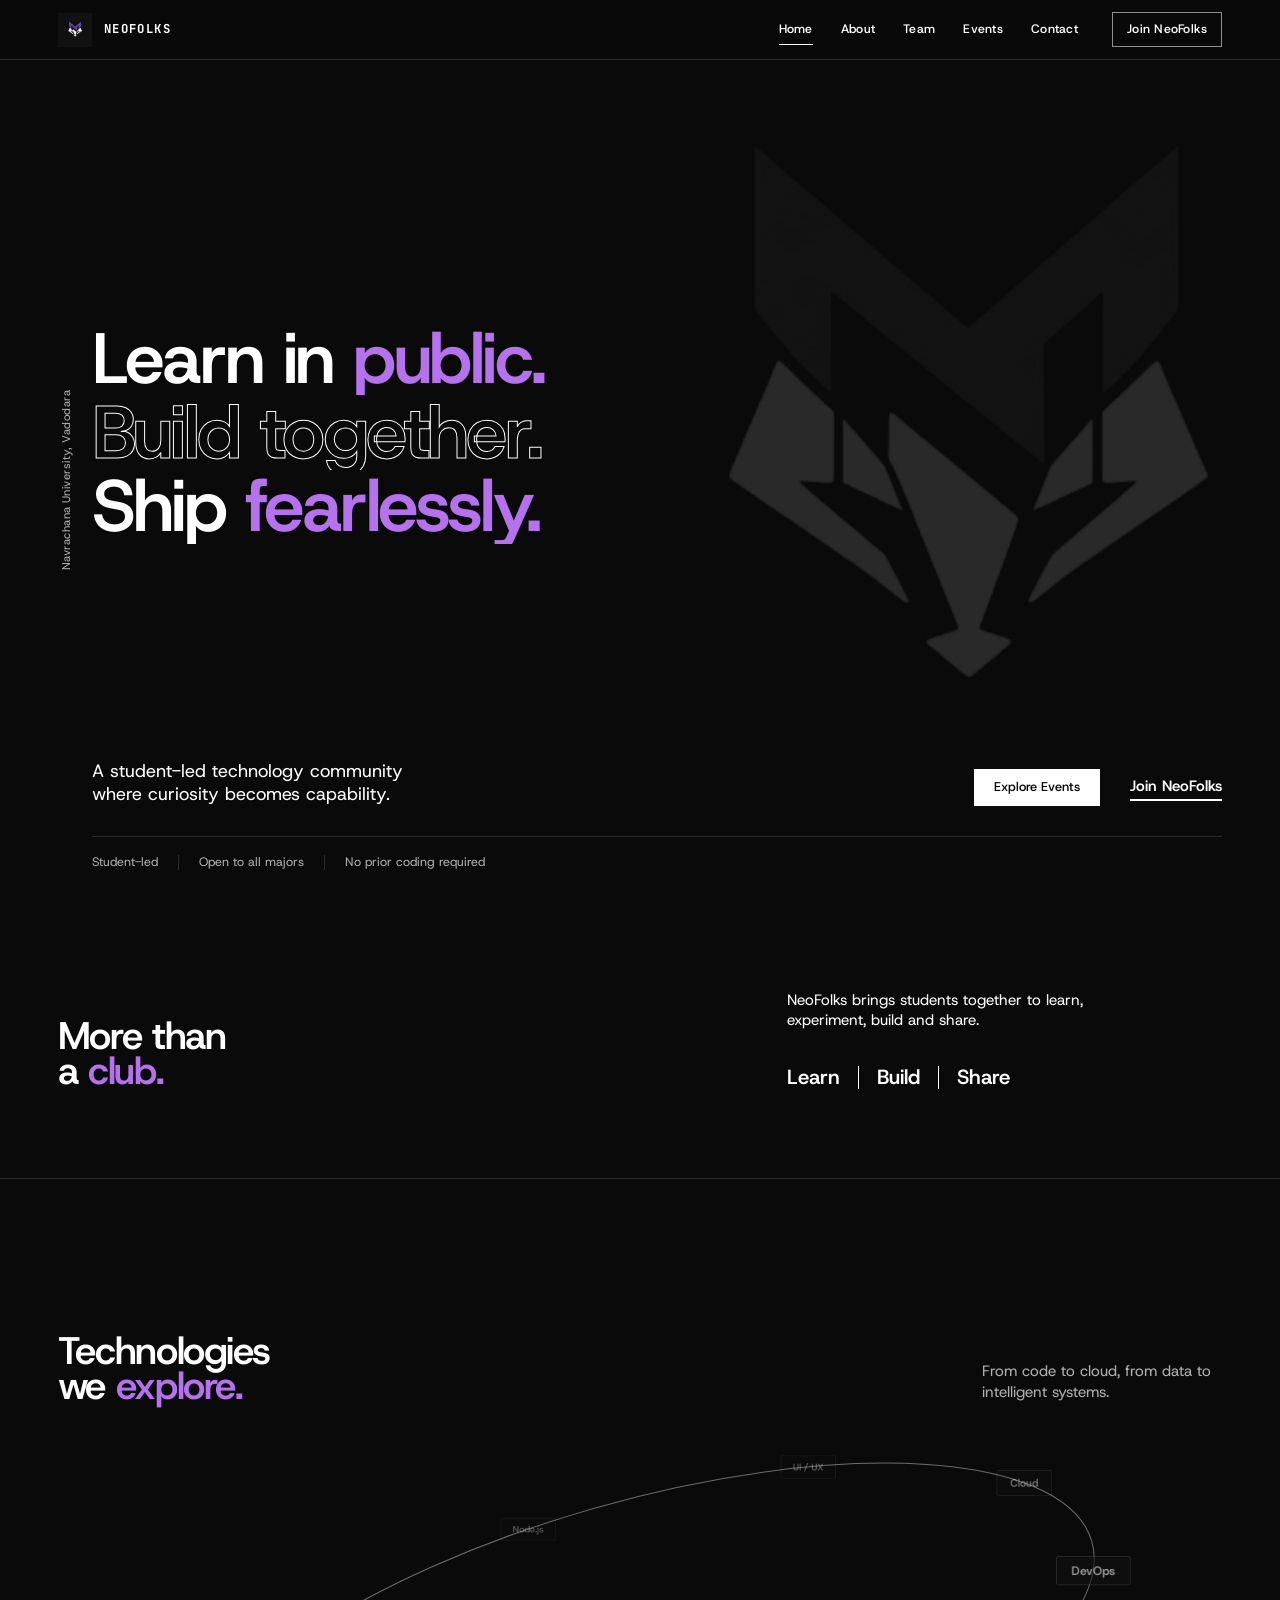
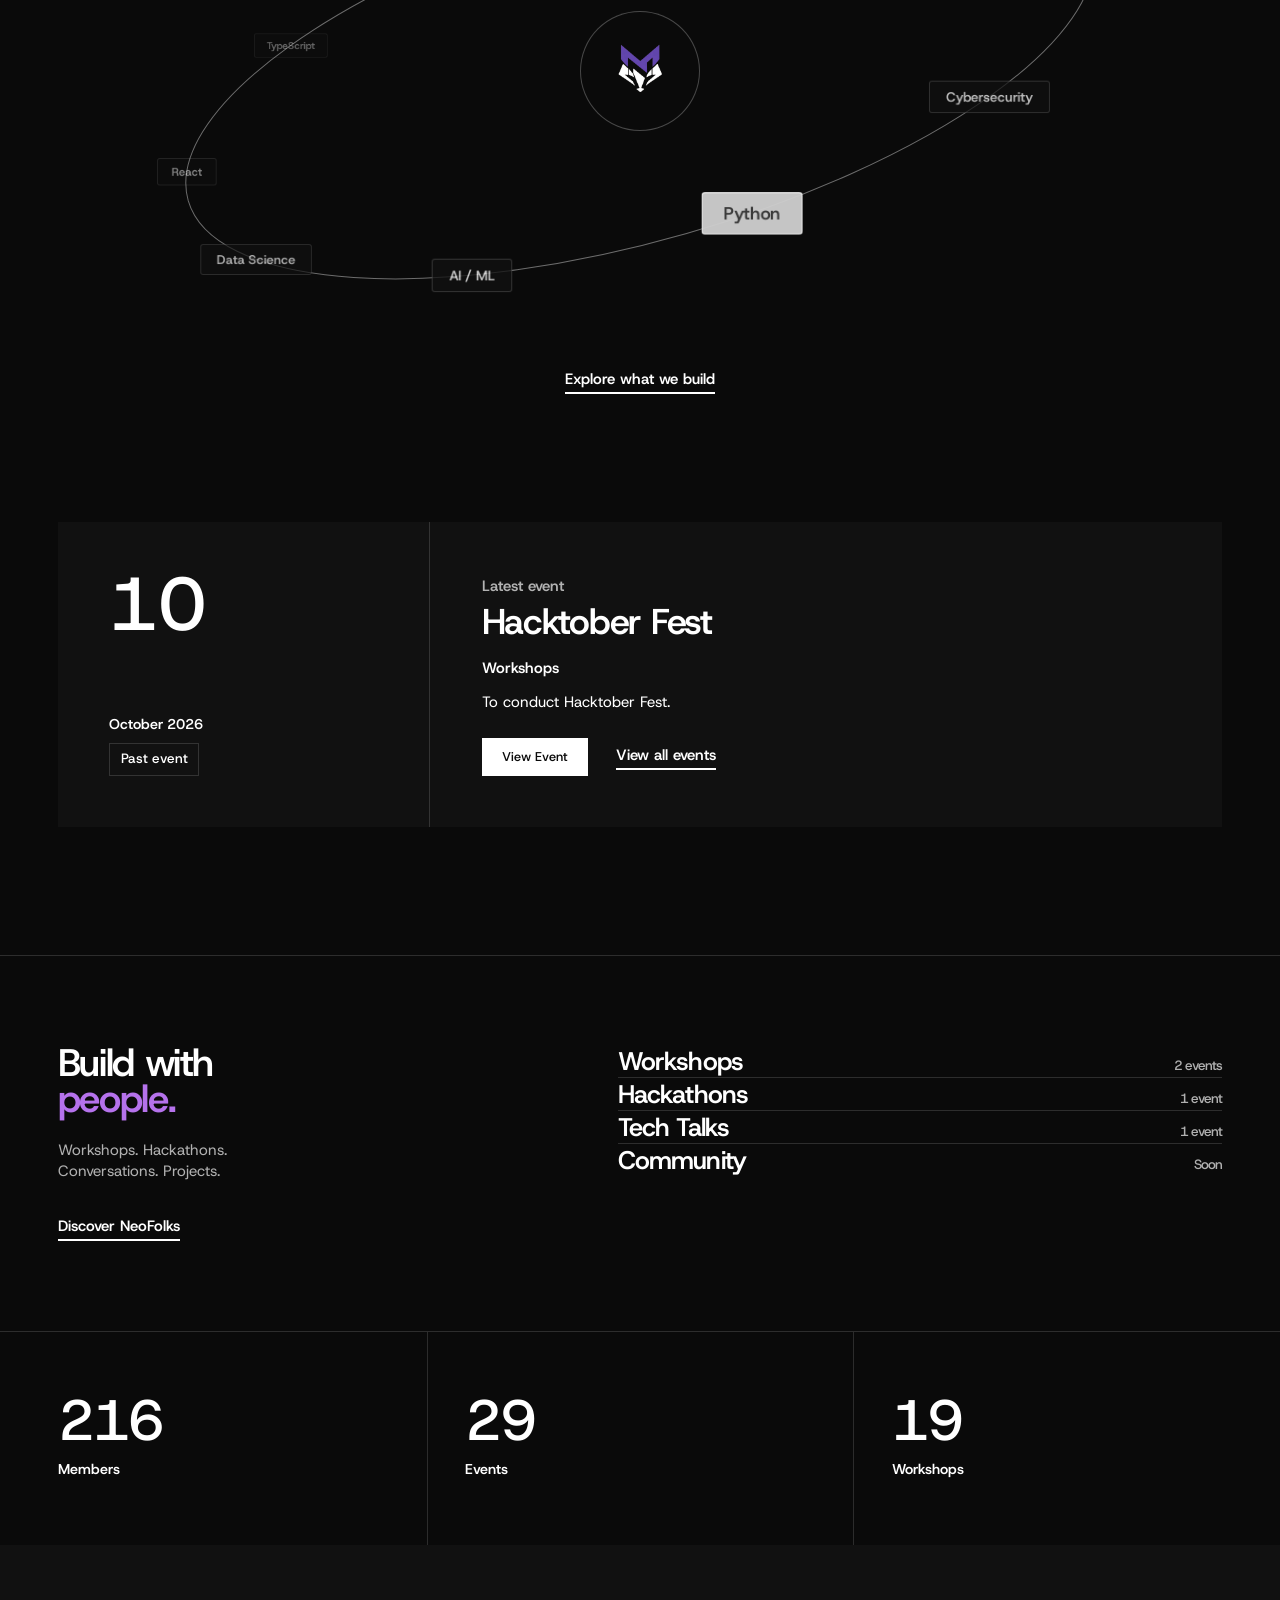
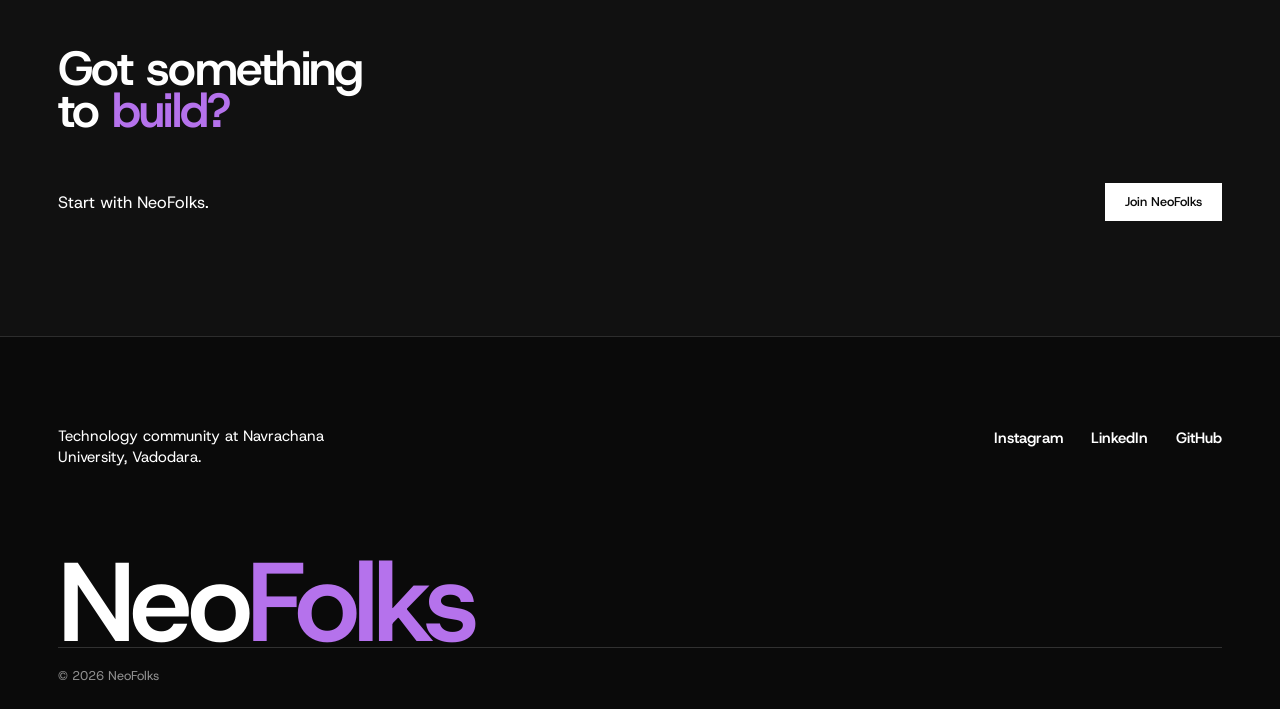
==== index.html @ e959aeaf "upload" ====
<!DOCTYPE html>
<html lang="en">
<head>
<meta charset="UTF-8">
<meta name="viewport" content="width=device-width, initial-scale=1">
<meta name="theme-color" content="#0a0a0a">
<meta name="description" content="NeoFolks is the student-led technology community at Navrachana University, Vadodara.">
<title>NeoFolks | Learn in public. Build together.</title>
<script>document.documentElement.classList.add('js')</script>
<link rel="icon" href="assets/logo/neofolks-logo.png">
<link rel="preconnect" href="https://fonts.googleapis.com"><link rel="preconnect" href="https://fonts.gstatic.com" crossorigin>
<link href="https://fonts.googleapis.com/css2?family=Host+Grotesk:wght@400;500;600;700&family=JetBrains+Mono:wght@400;500;700&display=swap" rel="stylesheet">
<link rel="stylesheet" href="css/style.css">
</head>
<body data-page="home">
<header class="site-header">
  <a class="brand" href="index.html" aria-label="NeoFolks home"><span class="brand-mark"><img src="assets/logo/neofolks-logo.png" alt=""></span><span class="brand-word">NeoFolks</span></a>
  <nav class="main-nav" id="siteNav" aria-label="Main"><a href="index.html" data-nav="home" aria-current="page">Home</a><a href="about.html" data-nav="about">About</a><a href="team.html" data-nav="team">Team</a><a href="events.html" data-nav="events">Events</a><a href="contact.html" data-nav="contact">Contact</a><a class="nav-join" href="join.html">Join NeoFolks</a></nav>
</header>
<main>
<section class="hero">
  <img class="hero-logo" src="assets/logo/neofolks-logo.png" alt="" aria-hidden="true">
  <p class="hero-side">Navrachana University, Vadodara</p>
  <h1 class="hero-title">
    <span class="hl" style="--i:0;--w:56%"><span data-fit>Learn in <em class="pu">public.</em></span></span>
    <span class="hl hl-outline" style="--i:1;--w:100%"><span data-fit>Build together.</span></span>
    <span class="hl" style="--i:2;--w:150%"><span data-fit>Ship <em class="pu">fearlessly.</em></span></span>
  </h1>
  <div class="hero-foot">
    <p class="hero-lede">A student-led technology community where curiosity becomes capability.</p>
    <div class="hero-actions"><a class="btn" href="events.html">Explore Events</a><a class="link" href="join.html">Join NeoFolks</a></div>
  </div>
  <ul class="hero-facts"><li>Student-led</li><li>Open to all majors</li><li>No prior coding required</li></ul>
</section>

<section class="intro sec">
  <h2 class="h-display">More than<br>a <em class="pu">club.</em></h2>
  <div class="intro-side">
    <p>NeoFolks brings students together to learn, experiment, build and share.</p>
    <p class="trio" aria-label="Learn, build, share"><span>Learn</span><i class="slash"></i><span>Build</span><i class="slash"></i><span>Share</span></p>
  </div>
</section>

<section class="orbit-sec" id="technologies">
  <div class="orbit-head"><h2 class="h-display">Technologies<br>we <em class="pu">explore.</em></h2><p>From code to cloud, from data to intelligent systems.</p></div>
  <div class="orbit-stage" id="orbitStage" role="group" aria-label="Technologies we explore. Choose one to bring it to the front.">
    <div class="orbit-center"><img src="assets/logo/neofolks-logo.png" alt="NeoFolks"></div>
  </div>
  <div class="orbit-foot"><a class="link" href="events.html">Explore what we build</a></div>
</section>

<section class="next">
  <article class="ticket" id="nextTicket">
    <div class="ticket-date"><b class="t-day" data-day>10</b><div><span class="t-month" data-month>October 2026</span><span class="t-count" data-count></span></div></div>
    <div class="ticket-main">
      <div><p class="ticket-kicker" data-kicker>Next up</p><h2 data-title>Hacktober Fest</h2>
        <p class="ticket-meta"><span data-cat>Workshops</span></p><p class="t-detail" data-detail>To conduct Hacktober Fest.</p></div>
      <div class="ticket-actions"><a class="btn" href="events.html">View Event</a><a class="link" href="events.html">View all events</a></div>
    </div>
  </article>
</section>

<section class="community sec">
  <div class="community-copy"><h2 class="h-display">Build with<br><em class="pu">people.</em></h2><p>Workshops. Hackathons. Conversations. Projects.</p><a class="link" href="about.html">Discover NeoFolks</a></div>
  <ul class="c-list">
    <li><a href="events.html?filter=workshops">Workshops<small data-count-cat="workshops"></small></a></li>
    <li><a href="events.html?filter=competitions">Hackathons<small data-count-cat="competitions"></small></a></li>
    <li><a href="events.html?filter=seminars">Tech Talks<small data-count-cat="seminars"></small></a></li>
    <li><a href="events.html?filter=community">Community<small data-count-cat="community"></small></a></li>
  </ul>
</section>

<section class="stats" aria-label="NeoFolks in numbers">
  <div class="stat"><b data-stat="240" data-suffix="+">240+</b><span>Members</span></div>
  <div class="stat"><b data-stat="32">32</b><span>Events</span></div>
  <div class="stat"><b data-stat="21">21</b><span>Workshops</span></div>
</section>

<section class="cta">
  <h2>Got something<br>to <em class="pu">build?</em></h2>
  <div class="cta-row"><p>Start with NeoFolks.</p><a class="btn" href="join.html">Join NeoFolks</a></div>
</section>
</main>
<footer class="site-footer">
  <div class="foot-top">
    <p>Technology community at Navrachana University, Vadodara.</p>
    <div class="foot-links"><a href="https://www.instagram.com/neofolks/" target="_blank" rel="noreferrer">Instagram</a><a href="https://www.linkedin.com/company/neofolks-nuv" target="_blank" rel="noreferrer">LinkedIn</a><a href="https://github.com/neofolks-nuv" target="_blank" rel="noreferrer">GitHub</a></div>
  </div>
  <div class="foot-word" aria-hidden="true"><span data-fit>Neo<em class="pu">Folks</em></span></div>
  <p class="foot-copy">&copy; 2026 NeoFolks</p>
</footer>
<script src="js/data.js"></script>
<script src="js/orbit.js"></script>
<script src="js/main.js"></script>
</body>
</html>
---- css/style.css ----
/* ==========================================================================
   NeoFolks — redesign V8
   Brand: the angular purple M and the fox. One dark palette on every page
   (ink, cream, purple, a touch of mint), a distinct layout per page, built from the same chamfered geometry as the logo.
   ========================================================================== */

:root {
  /* one dark palette for the whole site */
  --ink: #0a0a0a;
  --ink-2: #141414;
  --violet: #b572ec;
  --violet-deep: #2a1a3a;
  --violet-soft: #c99af2;
  --lilac: #241730;
  --bone: #ffffff;
  --ember: #6e3f9c;

  --display: "Host Grotesk", "Helvetica Neue", Arial, sans-serif;
  --mono: "JetBrains Mono", ui-monospace, "SF Mono", Menlo, monospace;
  --text: "Host Grotesk", system-ui, -apple-system, "Segoe UI", sans-serif;

  --hh: 72px;
  --pad: clamp(20px, 4.5vw, 72px);
  --ease: cubic-bezier(0.2, 0.7, 0.1, 1);
  --cut: 14px;
  --chamfer: polygon(0 0, calc(100% - var(--cut)) 0, 100% var(--cut), 100% 100%, var(--cut) 100%, 0 calc(100% - var(--cut)));
}

/* one colour world, every page */
body[data-page] { --bg: var(--ink); --fg: var(--bone); --muted: rgba(255,255,255,.68); --line: rgba(255,255,255,.16); --accent: var(--violet); --hover: var(--violet); --hover-fg: var(--ink); --grid: rgba(181,114,236,.09); }

/* tones used by cards and panels */
.tone-bone  { --tone: var(--ink-2);        --tone-fg: var(--bone); }
.tone-ink   { --tone: #1b1b1b;            --tone-fg: var(--bone); }
.tone-ember { --tone: var(--ember);       --tone-fg: var(--bone); }
.tone-lilac { --tone: var(--lilac);       --tone-fg: var(--bone); }
.tone-deep  { --tone: var(--violet-deep); --tone-fg: var(--bone); }
.tone-violet{ --tone: var(--violet);      --tone-fg: var(--ink); }

*, *::before, *::after { box-sizing: border-box; }
html { -webkit-text-size-adjust: 100%; scroll-behavior: smooth; }
body {
  margin: 0; color: var(--fg);
  background: radial-gradient(ellipse 70% 55% at 92% 0%, rgba(181,114,236,.11), transparent 70%) no-repeat, var(--bg);
  font: 400 1rem/1.6 var(--text); -webkit-font-smoothing: antialiased;
  overflow-x: clip;
}
img, svg { display: block; max-width: 100%; }
h1, h2, h3, p, ul { margin: 0; }
ul { padding: 0; list-style: none; }
a { color: inherit; text-decoration: none; }
button { font: inherit; color: inherit; }
::selection { background: var(--violet); color: var(--ink); }
:focus-visible { outline: 2px solid currentColor; outline-offset: 3px; }
[hidden] { display: none !important; }
.sr-only { position: absolute; width: 1px; height: 1px; overflow: hidden; clip: rect(0 0 0 0); white-space: nowrap; }

.h-display {
  font-family: var(--display); font-weight: 600;
  font-size: clamp(1.62rem, 4.64vw, 4.35rem); line-height: 0.92; letter-spacing: -0.035em;
}
.sec { padding: clamp(72px, 11vw, 160px) var(--pad); }

/* fit-text lines stay hidden until sized, so they never flash at the wrong size */
.js [data-fit]:not(.is-fit) { visibility: hidden; }

/* ---- buttons and links ---- */
.btn {
  display: inline-block; padding: 1.05em 1.9em; border: 0; cursor: pointer;
  background: var(--fg); color: var(--bg); font-weight: 600; line-height: 1.1;
  clip-path: var(--chamfer); transition: background .3s, color .3s;
}
.btn:hover { background: var(--hover); color: var(--hover-fg); }
.btn:focus-visible { outline: 2px solid var(--bg); outline-offset: -6px; }
.link {
  display: inline-block; padding-bottom: 3px; font-weight: 600; cursor: pointer; background: none; border: 0;
  background-image: linear-gradient(var(--fg), var(--fg)); background-repeat: no-repeat;
  background-position: 0 100%; background-size: 100% 2px; transition: background-size .3s var(--ease);
}
.link:hover { background-size: 100% 100%; color: var(--bg); }
.slash { display: inline-block; width: 3px; height: 1.5em; background: currentColor; transform: skewX(-20deg); }

/* ==========================================================================
   Header and footer
   ========================================================================== */
.site-header {
  position: sticky; top: 0; z-index: 60; height: var(--hh);
  display: flex; align-items: center; justify-content: space-between; gap: 24px;
  padding: 0 var(--pad); background: rgba(10,10,10,.88); -webkit-backdrop-filter: blur(10px); backdrop-filter: blur(10px); border-bottom: 1px solid var(--line);
}
.brand { display: flex; align-items: center; gap: 12px; }
.brand-mark {
  --cut: 10px; width: 42px; height: 42px; display: grid; place-items: center;
  background: var(--ink-2); clip-path: var(--chamfer);
}
.brand-mark img { width: 30px; height: 30px; object-fit: contain; }
.brand-word { font: 600 1.05rem/1 var(--display); letter-spacing: -0.035em; }

.main-nav { display: flex; align-items: center; gap: clamp(16px, 2.6vw, 38px); font-size: .97rem; }
.main-nav a { position: relative; padding: 6px 0; }
.main-nav a:not(.nav-join)::after {
  content: ""; position: absolute; left: 0; right: 0; bottom: 0; height: 2px; background: currentColor;
  transform: scaleX(0); transform-origin: left; transition: transform .35s var(--ease);
}
.main-nav a:not(.nav-join):hover::after, .main-nav a[aria-current="page"]::after { transform: scaleX(1); }
.nav-join {
  margin-left: 10px; padding: .75em 1.35em !important; font-weight: 600;
  background: transparent; color: var(--fg); border: 1px solid var(--violet); transition: background .3s, color .3s;
}
.nav-join:hover { background: var(--violet); color: var(--ink); }
.menu-btn { display: none; padding: .5em 1.1em; background: none; border: 1.5px solid currentColor; font-weight: 600; cursor: pointer; }

.site-footer { background: var(--ink); color: var(--bone); border-top: 1px solid var(--line); padding: clamp(48px, 7vw, 96px) var(--pad) 0; overflow: hidden; }
.foot-top { display: flex; justify-content: space-between; gap: 32px; flex-wrap: wrap; align-items: flex-start; }
.foot-top p { max-width: 28ch; font-size: 1.15rem; line-height: 1.4; }
.foot-links { display: flex; gap: 28px; flex-wrap: wrap; font-weight: 600; }
.foot-links a { background-image: linear-gradient(var(--violet), var(--violet)); background-repeat: no-repeat; background-position: 0 100%; background-size: 0 2px; padding-bottom: 3px; transition: background-size .3s var(--ease); }
.foot-links a:hover { background-size: 100% 2px; }
.foot-word { display: flex; align-items: flex-start; margin-top: clamp(40px, 7vw, 100px); overflow: hidden; }
.foot-word > span {
  flex: none; display: block; white-space: nowrap; color: var(--bone);
  font-family: var(--display); font-weight: 600; line-height: .8; letter-spacing: -0.04em; font-size: 12vw;
}
.foot-copy { padding: 18px 0 22px; font-size: .85rem; color: rgba(255,255,255,.55); border-top: 1px solid rgba(255,255,255,.16); }

/* ==========================================================================
   HOME — a poster of three fitted lines, then the orbit
   ========================================================================== */
.hero {
  position: relative; min-height: calc(100svh - var(--hh)); overflow: hidden;
  display: flex; flex-direction: column; justify-content: space-between;
  padding: clamp(24px, 4vw, 56px) var(--pad) 24px calc(var(--pad) + 34px);
}
.hero-side {
  position: absolute; left: var(--pad); top: 50%; margin: 0; font-size: .85rem; color: var(--muted); letter-spacing: .04em;
  writing-mode: vertical-rl; transform: translateY(-50%) rotate(180deg); white-space: nowrap;
}
.hero-logo { position: absolute; right: -9vw; top: 46%; width: min(72vw, 860px); transform: translateY(-50%); opacity: .13; pointer-events: none; }
.hero-title { position: relative; margin: auto 0; padding: 4vh 0 3vh; }
.hl { display: flex; overflow: hidden; padding-bottom: .03em; }
.hl > span {
  flex: none; display: block; white-space: nowrap; font-family: var(--display); font-weight: 600;
  font-size: 6.4vw; line-height: .95; letter-spacing: -0.035em;
  animation: rise 1s var(--ease) both; animation-delay: calc(var(--i) * .14s + .1s);
}
.hl-outline > span { color: transparent; -webkit-text-stroke: 2px var(--fg); }
@keyframes rise { from { transform: translateY(105%); } to { transform: none; } }
.hero-foot { position: relative; display: flex; justify-content: space-between; align-items: flex-end; gap: 28px; flex-wrap: wrap; }
.hero-lede { max-width: 26ch; font-size: clamp(1.2rem, 2vw, 1.65rem); line-height: 1.3; }
.hero-actions { display: flex; align-items: center; gap: 30px; flex-wrap: wrap; }
.hero-facts { position: relative; display: flex; flex-wrap: wrap; margin-top: 30px; padding-top: 18px; border-top: 1px solid var(--line); font-size: .92rem; color: var(--muted); }
.hero-facts li { padding-right: 20px; margin-right: 20px; border-right: 1px solid var(--line); line-height: 1.2; margin-bottom: 6px; }
.hero-facts li:last-child { border: 0; margin-right: 0; }

.intro { display: grid; grid-template-columns: 1.5fr 1fr; gap: clamp(32px, 6vw, 100px); align-items: end; }
.intro-side p:first-child { max-width: 30ch; font-size: clamp(1.2rem, 1.8vw, 1.5rem); line-height: 1.35; }
.trio { display: flex; align-items: center; gap: 18px; margin-top: 36px; font: 600 clamp(1.3rem, 2.4vw, 2rem)/1 var(--display); color: var(--accent); }

.orbit-sec { padding: clamp(32px, 6vw, 80px) 0 clamp(72px, 10vw, 140px); border-top: 1px solid var(--line); }
.orbit-head { display: flex; justify-content: space-between; align-items: flex-end; gap: 32px; flex-wrap: wrap; padding: clamp(40px, 6vw, 80px) var(--pad) 0; }
.orbit-head p { max-width: 24ch; color: var(--muted); font-size: 1.2rem; line-height: 1.4; }
.orbit-stage { position: relative; width: 100%; height: clamp(380px, 54vw, 660px); margin-top: 8px; }
.o-ring { position: absolute; inset: 0; width: 100%; height: 100%; overflow: visible; pointer-events: none; }
.o-back { z-index: 1; } .o-front { z-index: 4; }
.orbit-center {
  position: absolute; left: 50%; top: 50%; z-index: 3; width: clamp(96px, 13vw, 150px); aspect-ratio: 1; transform: translate(-50%, -50%);
  display: grid; place-items: center; border-radius: 50%; background: radial-gradient(circle, rgba(181,114,236,.22), rgba(10,10,10,.96) 70%);
  border: 1px solid rgba(181,114,236,.28); box-shadow: 0 0 60px rgba(181,114,236,.2);
}
.orbit-center img { width: 66%; height: 66%; object-fit: contain; }
.o-node {
  position: absolute; left: 0; top: 0; padding: .62em 1.2em; white-space: nowrap; cursor: pointer; will-change: transform, opacity;
  font: 600 clamp(.85rem, 1.45vw, 1.2rem)/1 var(--text); border-radius: 3px;
  color: color-mix(in srgb, var(--ink) calc(var(--e, 0) * 100%), var(--bone));
  border: 1px solid rgba(181,114,236,calc(.25 + .75 * var(--e, 0)));
  background: color-mix(in srgb, var(--violet) calc(var(--e, 0) * 100%), var(--ink-2));
  box-shadow: 0 0 calc(36px * var(--e, 0)) calc(4px * var(--e, 0)) rgba(181,114,236,calc(.4 * var(--e, 0)));
}
.orbit-foot { display: flex; justify-content: center; margin-top: 36px; }

.next { padding: 0 var(--pad) clamp(72px, 10vw, 140px); }
.ticket {
  --cut: clamp(22px, 3.5vw, 44px); display: grid; grid-template-columns: minmax(240px, .8fr) 1.7fr;
  background: var(--ink-2); color: var(--bone); clip-path: var(--chamfer);
}
.ticket-date { display: flex; flex-direction: column; justify-content: space-between; gap: 28px; padding: clamp(24px, 4vw, 56px); border-right: 2px dashed rgba(255,255,255,.3); }
.t-day { font: 600 clamp(3.77rem, 9.86vw, 8.7rem)/.8 var(--display); color: var(--violet); }
.t-month { display: block; font: 600 1.1rem/1.1 var(--display); }
.t-count { display: inline-block; margin-top: 10px; padding: .35em .8em; background: var(--violet); color: var(--ink); font-size: .9rem; font-weight: 600; }
.ticket-main { display: flex; flex-direction: column; justify-content: space-between; gap: 24px; padding: clamp(24px, 4vw, 56px); }
.ticket-kicker { font-weight: 600; color: var(--violet); }
.ticket-main h2 { font: 600 clamp(1.74rem, 4.64vw, 4.35rem)/.9 var(--display); letter-spacing: -0.035em; margin-top: 8px; }
.ticket-meta { display: flex; gap: 14px; align-items: center; margin-top: 18px; font-weight: 600; }
.ticket-main .t-detail { max-width: 34ch; font-size: 1.15rem; margin-top: 10px; }
.ticket-actions { display: flex; align-items: center; gap: 28px; flex-wrap: wrap; }
.ticket .btn { background: var(--violet); color: var(--ink); }
.ticket .btn:hover { background: var(--bone); color: var(--ink); }

.community { display: grid; grid-template-columns: 1fr 1.25fr; gap: clamp(32px, 6vw, 100px); align-items: start; border-top: 1px solid var(--line); }
.community-copy p { margin-top: 24px; max-width: 22ch; color: var(--muted); font-size: 1.2rem; line-height: 1.4; }
.community-copy .link { margin-top: 32px; }
.c-list li { border-top: 1px solid var(--line); }
.c-list li:first-child { border-top: 0; }
.c-list a {
  display: flex; justify-content: space-between; align-items: baseline; gap: 16px; padding: .12em 0 .08em;
  font: 600 clamp(1.39rem, 3.13vw, 2.9rem)/1.05 var(--display); letter-spacing: -0.035em;
  transition: padding .4s var(--ease), color .3s;
}
.c-list a:hover, .c-list a:focus-visible { padding-left: .25em; color: var(--accent); }
.c-list small { font: 500 .9rem/1 var(--text); color: var(--muted); white-space: nowrap; }

.stats { display: grid; grid-template-columns: repeat(3, 1fr); border-top: 1px solid var(--line); }
.stat { position: relative; padding: clamp(32px, 5vw, 72px) clamp(12px, 3vw, 48px) clamp(32px, 5vw, 72px) var(--pad); }
.stat + .stat::before { content: ""; position: absolute; left: 0; top: 0; bottom: 0; width: 2px; background: var(--line); transform: skewX(-12deg); }
.stat + .stat { padding-left: clamp(16px, 3vw, 48px); }
.stat b { display: block; font: 600 clamp(1.97rem, 8.12vw, 8.12rem)/.85 var(--display); font-variant-numeric: tabular-nums; letter-spacing: -0.035em; color: var(--accent); }
.stat span { display: block; margin-top: 14px; font-weight: 600; }

.cta {
  --slant: clamp(28px, 7vw, 110px);
  background: var(--ink-2); color: var(--bone); clip-path: polygon(0 var(--slant), 100% 0, 100% 100%, 0 100%);
  padding: calc(var(--slant) + clamp(48px, 8vw, 110px)) var(--pad) clamp(56px, 9vw, 120px);
}
.cta h2 { font: 600 clamp(1.86rem, 6.96vw, 6.38rem)/.88 var(--display); letter-spacing: -0.035em; }
.cta-row { display: flex; justify-content: space-between; align-items: center; gap: 28px; flex-wrap: wrap; margin-top: clamp(28px, 4vw, 56px); }
.cta-row p { font-size: 1.4rem; }
.cta .btn { background: var(--violet); color: var(--ink); }
.cta .btn:hover { background: var(--bone); color: var(--ink); }

/* ==========================================================================
   ABOUT — drafting paper: grid, dimension lines, lanes
   ========================================================================== */
.a-hero {
  padding: clamp(40px, 6vw, 96px) var(--pad) clamp(56px, 8vw, 110px);
  background-image: linear-gradient(var(--grid) 1px, transparent 1px), linear-gradient(90deg, var(--grid) 1px, transparent 1px);
  background-size: 56px 56px; background-position: -1px -1px;
}
.a-dim { display: flex; align-items: center; gap: 16px; margin-bottom: clamp(28px, 4vw, 56px); color: var(--violet); font-weight: 600; font-size: .95rem; }
.a-dim::before, .a-dim::after { content: ""; flex: 1; height: 16px; background: linear-gradient(currentColor, currentColor) center / 100% 1.5px no-repeat; }
.a-dim::before { border-left: 2px solid currentColor; }
.a-dim::after { border-right: 2px solid currentColor; }
.a-hero h1 { font: 600 clamp(1.8rem, 5.8vw, 5.57rem)/.9 var(--display); letter-spacing: -0.035em; max-width: 12ch; }
.a-lede { max-width: 38ch; margin: clamp(32px, 5vw, 64px) 0 0 auto; font-size: clamp(1.2rem, 1.9vw, 1.55rem); line-height: 1.38; }

.a-do { display: grid; grid-template-columns: minmax(240px, .9fr) 1.8fr; gap: clamp(32px, 6vw, 100px); border-top: 4px solid var(--line); }
.a-do-title { position: sticky; top: calc(var(--hh) + 32px); align-self: start; }
.a-do-title h2 { font: 600 clamp(1.74rem, 4.64vw, 4.06rem)/.88 var(--display); letter-spacing: -0.035em; }
.do-item { display: grid; grid-template-columns: 1fr 1fr; gap: 24px; padding: 28px 0 56px; border-top: 4px solid var(--line); transition: border-color .3s; }
.do-item:first-child { border-top: 0; padding-top: 0; }
.do-item:hover { border-color: var(--violet); }
.do-item h3 { font: 600 clamp(1.04rem, 1.86vw, 1.62rem)/1 var(--display); }
.do-item p { max-width: 32ch; font-size: 1.15rem; color: var(--muted); }

.vals { padding-top: 0; }
.vals h2 { max-width: 9ch; }
.vals-row { display: flex; gap: 10px; height: clamp(440px, 50vw, 580px); margin-top: clamp(32px, 5vw, 64px); }
.v-panel {
  position: relative; flex: 1; min-width: 0; overflow: hidden; padding: 22px; text-align: left; cursor: pointer; border: 0;
  background: var(--tone); color: var(--tone-fg); transition: flex .65s var(--ease);
}
.v-panel[aria-expanded="true"] { flex: 6; }
.v-title { position: absolute; top: 20px; left: 22px; font: 600 clamp(1.5rem, 2.6vw, 2.4rem)/1 var(--display); writing-mode: vertical-rl; transition: font-size .5s var(--ease); }
.v-panel[aria-expanded="true"] .v-title { writing-mode: horizontal-tb; font-size: clamp(1.51rem, 3.77vw, 3.48rem); letter-spacing: -0.035em; }
.v-text { position: absolute; left: 22px; bottom: 22px; max-width: 24ch; font-size: 1.25rem; line-height: 1.3; opacity: 0; transform: translateY(14px); transition: opacity .3s, transform .5s var(--ease); }
.v-panel[aria-expanded="true"] .v-text { opacity: 1; transform: none; transition-delay: .25s; }

.lanes { background: var(--ink-2); color: var(--bone); padding: clamp(56px, 8vw, 110px) 0 clamp(48px, 7vw, 96px); }
.lanes-head { padding: 0 var(--pad); margin-bottom: clamp(32px, 5vw, 64px); }
.lanes-head h2 { max-width: 11ch; }
.lane { position: relative; overflow: hidden; border-top: 3px dashed rgba(244,241,251,.35); }
.lane:last-child { border-bottom: 3px dashed rgba(244,241,251,.35); }
.lane-track { display: flex; width: max-content; animation: lane var(--dur, 46s) linear infinite; }
.lane:nth-child(even) .lane-track { animation-direction: reverse; }
.lane:hover .lane-track { animation-play-state: paused; }
.lane-set { display: flex; align-items: center; gap: .45em; padding: .12em .45em .12em 0; font-size: clamp(1.51rem, 4.29vw, 4.06rem); }
.lane-set span { font: 600 1em/1.1 var(--display); text-transform: uppercase; white-space: nowrap;  }
.lane-set .o { color: transparent; -webkit-text-stroke: 2px var(--bone); }
.lane-set span:hover { }
.lane-set i { flex: none; width: 3px; height: .8em; background: var(--violet-soft); transform: skewX(-20deg); }
@keyframes lane { to { transform: translateX(-50%); } }

.mission { padding: clamp(56px, 8vw, 110px) var(--pad) clamp(40px, 6vw, 80px); }
.band {
  --cut: clamp(28px, 4vw, 56px);
  position: sticky; top: calc(var(--hh) + 14px + var(--k) * 16px); min-height: clamp(340px, 58vh, 520px); margin-bottom: 22px;
  display: grid; grid-template-columns: 1.4fr 1fr; gap: 32px; align-items: end; padding: clamp(24px, 4vw, 56px);
  background: var(--tone); color: var(--tone-fg); clip-path: var(--chamfer);
}
.band-tag { align-self: start; grid-column: 1 / -1; font-weight: 600; font-size: .95rem; padding: .4em .9em; width: max-content; background: var(--tone-fg); color: var(--tone); }
.band h2 { font: 600 clamp(1.62rem, 4.35vw, 4.06rem)/.9 var(--display); letter-spacing: -0.035em; }
.band p { max-width: 24ch; font-size: clamp(1.15rem, 1.8vw, 1.5rem); line-height: 1.3; }

.a-cta { padding: clamp(64px, 9vw, 130px) var(--pad); }
.a-cta h2 { font: 600 clamp(1.86rem, 6.38vw, 6.09rem)/.88 var(--display); letter-spacing: -0.035em; color: var(--fg); max-width: 10ch; }
.a-cta .btn { margin-top: clamp(28px, 4vw, 52px); }

/* ==========================================================================
   TEAM — a staggered roster of cut panels on violet
   ========================================================================== */
.t-hero { display: flex; justify-content: space-between; align-items: flex-end; gap: 32px; flex-wrap: wrap; padding: clamp(40px, 6vw, 96px) var(--pad) clamp(32px, 5vw, 64px); }
.t-hero h1 { font: 600 clamp(1.86rem, 6.09vw, 5.8rem)/.88 var(--display); letter-spacing: -0.035em; max-width: 9ch; }
.t-hero p { max-width: 22ch; font-size: 1.3rem; line-height: 1.35; }
.roster { --s: clamp(44px, 6vw, 104px); display: grid; grid-template-columns: repeat(3, 1fr); gap: clamp(40px, 6vw, 88px) clamp(20px, 3vw, 48px); padding: 24px var(--pad) calc(var(--s) * 2 + clamp(48px, 6vw, 90px)); }
.m-card:nth-child(3n + 2) { transform: translateY(var(--s)); }
.m-card:nth-child(3n) { transform: translateY(calc(var(--s) * 2)); }
.m-fig {
  --cut: clamp(36px, 5vw, 64px); position: relative; aspect-ratio: 4 / 5; display: grid; place-items: center; overflow: hidden;
  background: var(--tone); color: var(--tone-fg); clip-path: polygon(0 0, calc(100% - var(--cut)) 0, 100% var(--cut), 100% 100%, 0 100%);
}
.m-card:nth-child(3n + 2) .m-fig { clip-path: polygon(var(--cut) 0, 100% 0, 100% 100%, 0 100%, 0 var(--cut)); }
.m-card:nth-child(3n) .m-fig { clip-path: polygon(0 0, 100% 0, 100% calc(100% - var(--cut)), calc(100% - var(--cut)) 100%, 0 100%); }
.m-mono { font: 600 clamp(3.77rem, 8.7vw, 7.54rem)/1 var(--display); letter-spacing: -0.035em;  }

.m-photo { width: 100%; height: 100%; object-fit: cover; }
.m-name { margin-top: 18px; font: 600 clamp(1.5rem, 2.3vw, 2.2rem)/1.05 var(--display); }
.m-role { margin-top: 6px; color: var(--muted); }
.m-card.is-open .m-fig { background: repeating-linear-gradient(-45deg, #1f1328 0 18px, #2a1a3a 18px 36px); }
.m-card.is-open .m-mono { font-size: clamp(2.9rem, 6.38vw, 5.8rem); }
.m-apply { margin-top: 16px; }
.t-bottom { display: flex; justify-content: space-between; align-items: center; gap: 28px; flex-wrap: wrap; padding: clamp(40px, 6vw, 80px) var(--pad); background: var(--ink-2); color: var(--bone); }
.t-bottom p { font: 600 clamp(1.04rem, 2.32vw, 1.97rem)/1 var(--display); }
.t-bottom .btn { background: var(--violet); color: var(--ink); }
.t-bottom .btn:hover { background: var(--bone); color: var(--ink); }

/* ==========================================================================
   EVENTS: upcoming slab, then an archive ledger
   ========================================================================== */
.e-hero { padding: clamp(40px, 6vw, 96px) var(--pad) clamp(28px, 4vw, 56px); }
.e-hero h1 { font: 600 clamp(1.97rem, 7.54vw, 7.54rem)/.84 var(--display); letter-spacing: -0.035em; }
.e-hero p { max-width: 28ch; margin-top: clamp(20px, 3vw, 36px); font-size: 1.35rem; line-height: 1.35; }
.filter-bar { position: sticky; top: var(--hh); z-index: 20; display: flex; flex-wrap: wrap; gap: 8px; padding: 14px var(--pad); background: var(--bg); border-top: 2px solid var(--fg); border-bottom: 2px solid var(--fg); }
.f-btn { padding: .55em 1.1em; background: transparent; border: 2px solid var(--fg); font-weight: 600; cursor: pointer; transition: background .25s, color .25s; }
.f-btn:hover { background: rgba(255,255,255,.1); }
.f-btn[aria-pressed="true"] { background: var(--violet); border-color: var(--violet); color: var(--ink); }
.f-btn sup { margin-left: .4em; font-size: .72em; }
.ev-block { padding: clamp(32px, 5vw, 64px) var(--pad) 0; }
.ev-h { font: 600 .95rem/1 var(--text); padding-bottom: 14px; }
.up { --cut: clamp(24px, 4vw, 52px); display: grid; grid-template-columns: minmax(220px, .9fr) 1.7fr; background: var(--ink-2); color: var(--bone); clip-path: var(--chamfer); }
.up-date { padding: clamp(24px, 4vw, 56px); display: flex; flex-direction: column; justify-content: space-between; gap: 20px; border-right: 2px dashed rgba(255,255,255,.3); }
.up-date b { font: 600 clamp(3.77rem, 9.86vw, 8.7rem)/.8 var(--display); color: var(--violet); }
.up-date span { font: 600 1.1rem/1 var(--display); }
.up-body { padding: clamp(24px, 4vw, 56px); display: flex; flex-direction: column; align-items: flex-start; gap: 16px; }
.up-body h3 { font: 600 clamp(1.62rem, 4.06vw, 3.77rem)/.9 var(--display); letter-spacing: -0.035em; }
.tag { display: inline-block; padding: .3em .8em; background: var(--violet); color: var(--ink); font-weight: 700; font-size: .9rem; }
.up-body p:not(.tag):not(.up-count) { font-size: 1.2rem; max-width: 30ch; }
.up-count { font: 600 1.15rem/1 var(--display); color: var(--violet); }
.up .btn { background: var(--violet); color: var(--ink); margin-top: 8px; }
.up .btn:hover { background: var(--bone); color: var(--ink); }
.ev-list { border-top: 2px solid var(--fg); }
.ev-row {
  display: grid; grid-template-columns: 150px 1.5fr .8fr 1.5fr; gap: 12px 28px; align-items: center;
  padding: 22px 16px; margin: 0 -16px; border-bottom: 2px solid var(--fg); transition: background .25s, color .25s;
}
.ev-row:hover { background: var(--ink-2); color: var(--violet); }
.ev-date b { display: block; font: 600 2.2rem/.9 var(--display); }
.ev-date span { font-weight: 600; }
.ev-title { font: 600 clamp(0.99rem, 1.86vw, 1.74rem)/1 var(--display); letter-spacing: -0.035em; }
.ev-cat { font-weight: 700; }
.ev-detail { max-width: 36ch; }
.ev-empty { padding: clamp(48px, 8vw, 120px) var(--pad); max-width: 52ch; }
.ev-empty h2 { font: 600 clamp(1.16rem, 2.61vw, 2.09rem)/1 var(--display); }
.ev-empty p { margin: 16px 0 28px; font-size: 1.2rem; }
.e-cta { padding: clamp(72px, 10vw, 150px) var(--pad); }
.e-cta h2 { font: 600 clamp(1.86rem, 6.38vw, 6.09rem)/.86 var(--display); letter-spacing: -0.035em; max-width: 9ch; }
.e-cta .btn { margin-top: clamp(24px, 4vw, 48px); }

/* ==========================================================================
   CONTACT — lilac: one huge sentence pinned left, big rows on the right
   ========================================================================== */
.c-wrap { display: grid; grid-template-columns: 1.1fr 1fr; gap: clamp(32px, 6vw, 100px); padding: clamp(40px, 6vw, 96px) var(--pad) clamp(64px, 9vw, 130px); }
.c-wrap > *, .j-wrap > *, .a-do > *, .community > *, .intro > * { min-width: 0; }
.c-pin { position: sticky; top: calc(var(--hh) + 32px); align-self: start; }
.c-pin h1 { font: 600 clamp(1.97rem, 6.09vw, 6.09rem)/.86 var(--display); letter-spacing: -0.035em; }
.c-pin p { max-width: 20ch; margin-top: 28px; font-size: 1.4rem; line-height: 1.3; }
.c-rows { align-self: end; }
.c-row { position: relative; padding: 22px 0 26px; border-top: 2px solid var(--fg); }
.c-row:last-child { border-bottom: 2px solid var(--fg); }
.c-label { font-weight: 700; font-size: .95rem; color: var(--violet); }
.c-value { display: block; margin-top: 6px; font: 600 clamp(1.5rem, 3vw, 2.6rem)/1.05 var(--display); letter-spacing: -0.035em; overflow-wrap: anywhere; }
.c-note { margin-top: 8px; color: var(--muted); }
a.c-value { display: inline-block; max-width: 100%; background-image: linear-gradient(var(--violet), var(--violet)); background-repeat: no-repeat; background-position: 0 100%; background-size: 0 4px; transition: background-size .4s var(--ease), color .3s; padding-bottom: 4px; }
a.c-value:hover { background-size: 100% 4px; color: var(--violet); }
.c-copy { margin-top: 12px; padding: .5em 1em; background: transparent; border: 2px solid var(--fg); font-weight: 600; cursor: pointer; }
.c-copy:hover { background: var(--violet); border-color: var(--violet); color: var(--ink); }
.c-cta { background: var(--ink-2); color: var(--bone); padding: clamp(56px, 9vw, 130px) var(--pad); }
.c-cta h2 { font: 600 clamp(1.74rem, 5.8vw, 5.51rem)/.88 var(--display); letter-spacing: -0.035em; max-width: 11ch; }
.c-cta .btn { margin-top: clamp(24px, 4vw, 48px); background: var(--violet); color: var(--ink); }
.c-cta .btn:hover { background: var(--bone); color: var(--ink); }

/* ==========================================================================
   JOIN — a form written as a sentence
   ========================================================================== */
.j-wrap { display: grid; grid-template-columns: .8fr 1.5fr; gap: clamp(32px, 6vw, 100px); padding: clamp(40px, 6vw, 96px) var(--pad) clamp(72px, 10vw, 140px); min-height: calc(100svh - var(--hh)); }
.j-side h1 { font: 600 clamp(1.97rem, 5.22vw, 5.22rem)/.86 var(--display); letter-spacing: -0.035em; }
.j-side > p { max-width: 26ch; margin-top: 24px; font-size: 1.3rem; line-height: 1.35; color: var(--muted); }
.j-words { margin-top: clamp(28px, 5vw, 64px); }
.j-words li { font: 600 clamp(1.16rem, 2.55vw, 2.32rem)/1.02 var(--display); color: transparent; -webkit-text-stroke: 1.5px var(--fg); }
.j-words li:last-child { color: var(--accent); -webkit-text-stroke: 0; }
.j-form, .j-done { align-self: center; }
.j-sentence { font: 600 clamp(1.5rem, 3vw, 2.7rem)/1.75 var(--display); }
.j-sentence label { position: static; }
.j-in {
  display: inline-block; min-width: 7ch; max-width: 100%; padding: 0 .15em; margin: 0 .1em; vertical-align: baseline;
  font: inherit; color: var(--accent); background: transparent; border: 0; border-bottom: 3px solid var(--fg); border-radius: 0;
  transition: border-color .25s, background .25s;
}
.j-in::placeholder { color: rgba(255,255,255,.32); font-weight: 500; }
.j-in:hover { border-color: var(--accent); }
.j-in:focus { outline: 0; border-color: var(--accent); background: rgba(181,114,236,.14); }
select.j-in { appearance: none; cursor: pointer; padding-right: .3em; }
select.j-in option { background: var(--ink-2); color: var(--bone); font: 500 1rem var(--text); }
.j-w-name { width: 9ch; } .j-w-email { width: 14ch; } .j-w-course { width: 12ch; } .j-w-year { width: 8ch; } .j-w-int { width: 14ch; }
.j-actions { margin-top: clamp(28px, 4vw, 48px); }
.j-role { display: inline-block; margin-bottom: 20px; padding: .4em .9em; background: var(--violet); color: var(--ink); font-weight: 600; }
.j-done h2 { font: 600 clamp(1.51rem, 3.48vw, 3.19rem)/.92 var(--display); }
.j-done p { max-width: 36ch; margin: 18px 0 28px; font-size: 1.25rem; }
.j-done .j-actions { display: flex; gap: 28px; align-items: center; flex-wrap: wrap; }
.j-done:focus { outline: 0; }

/* ==========================================================================
   Responsive
   ========================================================================== */
@media (max-width: 960px) {
  .intro, .community, .a-do, .c-wrap, .j-wrap { grid-template-columns: 1fr; }
  .a-do-title, .c-pin { position: static; }
  .do-item { grid-template-columns: 1fr; gap: 10px; }
  .ticket, .up { grid-template-columns: 1fr; }
  .ticket-date, .up-date { border-right: 0; border-bottom: 2px dashed rgba(255,255,255,.3); flex-direction: row; align-items: flex-end; justify-content: space-between; }
  .roster { grid-template-columns: repeat(2, 1fr); }
  .m-card:nth-child(3n + 2), .m-card:nth-child(3n) { transform: none; }
  .m-card:nth-child(2n) { transform: translateY(var(--s)); }
  .roster { padding-bottom: calc(var(--s) + 56px); }
  .ev-row { grid-template-columns: 110px 1fr; }
  .ev-date { grid-row: span 3; }
  .ev-cat, .ev-detail { grid-column: 2; }
  .band { grid-template-columns: 1fr; min-height: 380px; }
}
@media (max-width: 820px) {
  :root { --hh: 64px; }
  .menu-btn { display: inline-block; }
  .main-nav {
    position: fixed; inset: var(--hh) 0 0 0; z-index: 55; flex-direction: column; align-items: flex-start; justify-content: flex-start; gap: 4px;
    padding: 32px var(--pad); background: var(--bg); opacity: 0; visibility: hidden; transform: translateY(-10px);
    transition: opacity .3s, transform .4s var(--ease), visibility .3s; overflow-y: auto;
  }
  body.menu-open .main-nav { opacity: 1; visibility: visible; transform: none; }
  .main-nav a:not(.nav-join) { font: 600 2.8rem/1.15 var(--display); }
  .nav-join { margin: 24px 0 0; font-size: 1.1rem; }
  .hero { padding-left: calc(var(--pad) + 26px); }
  .vals-row { flex-direction: column; height: auto; }
  .v-panel { flex: none; height: 78px; transition: height .5s var(--ease); }
  .v-panel[aria-expanded="true"] { height: 270px; }
  .v-title, .v-panel[aria-expanded="true"] .v-title { writing-mode: horizontal-tb; }
  .v-title { font-size: 1.7rem; }
  .v-panel[aria-expanded="true"] .v-title { font-size: 2.8rem; }
  .hero-actions { gap: 22px; }
  .stat b { font-size: clamp(1.62rem, 8.7vw, 2.9rem); }
}
@media (max-width: 560px) {
  .roster { grid-template-columns: 1fr; }
  .m-card:nth-child(2n) { transform: none; }
  .roster { padding-bottom: 56px; }
  .ev-row { grid-template-columns: 1fr; }
  .ev-date { grid-row: auto; display: flex; gap: 10px; align-items: baseline; }
  .ev-date b { font-size: 2.4rem; }
  .ev-cat, .ev-detail { grid-column: 1; }
  .hero-facts li { border: 0; padding-right: 0; margin-right: 18px; }
  .j-sentence { line-height: 1.9; }
}

@media (prefers-reduced-motion: reduce) {
  html { scroll-behavior: auto; }
  *, *::before, *::after { animation-duration: .001ms !important; animation-delay: 0s !important; animation-iteration-count: 1 !important; transition-duration: .001ms !important; }
  .lane-track { animation: none; width: auto; flex-wrap: wrap; }
  .lane-set[aria-hidden="true"] { display: none; }
}


/* ==========================================================================
   Type refinements: mono labels like the reference, smaller overall
   ========================================================================== */
.brand-word { letter-spacing: .12em; text-transform: uppercase; font-family: var(--mono); font-weight: 700; font-size: .95rem; }
.main-nav { font-size: .92rem; }
.btn, .nav-join, .f-btn { font-size: .92rem; }
.hero-facts, .tag, .band-tag, .j-role, .t-count, .c-label, .ev-cat, .ev-h, .ticket-kicker, .a-dim,   font-family: var(--mono); font-size: .76rem; letter-spacing: .1em; text-transform: uppercase; font-weight: 500;
}
.hero-title { margin: 0; padding: 6vh 0 4vh; }
.hl > span, .hero-title .hl { line-height: 1; }
.lane-set span { text-transform: none; }
.stat span, .t-month { font-size: .95rem; }
.up-date b, .t-day, .stat b { font-weight: 500; }
.m-mono { font-weight: 500; }

/* ==========================================================================
   Final palette rule: white and black type, purple only for highlighted words
   ========================================================================== */
.pu { font-style: normal; color: var(--violet); }
.foot-word > span .pu { color: var(--violet); }

/* ==========================================================================
   Scroll features
   ========================================================================== */
.scroll-bar { position: fixed; left: 0; top: 0; z-index: 90; height: 2px; width: 100%; background: var(--violet); transform: scaleX(0); transform-origin: left; pointer-events: none; }
.to-top {
  position: fixed; right: clamp(16px, 2.5vw, 32px); bottom: clamp(16px, 2.5vw, 32px); z-index: 70;
  padding: .7em 1.1em; background: var(--ink-2); color: var(--fg); border: 1px solid var(--violet); cursor: pointer;
  font: 500 .72rem/1 var(--mono); letter-spacing: .12em; text-transform: uppercase;
  opacity: 0; transform: translateY(12px); visibility: hidden; transition: opacity .3s, transform .4s var(--ease), visibility .3s, background .25s, color .25s;
}
.to-top.show { opacity: 1; transform: none; visibility: visible; }
.to-top:hover { background: var(--violet); color: var(--ink); }
.hero-logo { transform: translateY(calc(-50% + var(--py, 0px))); will-change: transform; }
.js .rv { opacity: 0; transform: translateY(26px); transition: opacity .7s var(--ease), transform .8s var(--ease); transition-delay: var(--d, 0s); }
.js .rv.in { opacity: 1; transform: none; }
.js .rv-fade { opacity: 0; transition: opacity .8s var(--ease); transition-delay: var(--d, 0s); }
.js .rv-fade.in { opacity: 1; }
.sw { opacity: .22; transition: opacity .35s linear, color .35s linear; }
.sw.on { opacity: 1; }
@media (prefers-reduced-motion: reduce) {
  .js .rv, .js .rv-fade { opacity: 1; transform: none; }
  .sw { opacity: 1; }
  .scroll-bar { display: none; }
}

/* ==========================================================================
   V10 restyle: proper navbar, smaller type, black and white, formal.
   Purple is kept for highlighted words only (.pu). Animations are untouched.
   ========================================================================== */
:root {
  --purple: #b572ec;   /* highlighted words only */
  --violet: #ffffff;   /* every other former purple is now white */
  --violet-soft: #bdbdbd;
  --violet-deep: #1a1a1a;
  --lilac: #161616;
  --ember: #222222;
  --ink-2: #111111;
  --hh: 60px;
  --chamfer: none;
}
html { font-size: 93.75%; }
body[data-page] { --grid: rgba(255,255,255,.04); --line: rgba(255,255,255,.14); }
body { background: var(--bg); }
.pu, .foot-word > span .pu { color: var(--purple); }
.tone-violet { --tone: #ffffff; --tone-fg: #0a0a0a; }
.tone-ink { --tone: #1a1a1a; }

/* ---- navbar: every page visible, side by side, at every width ---- */
.menu-btn { display: none !important; }
.site-header { height: var(--hh); background: rgba(10,10,10,.92); }
.brand-mark { width: 34px; height: 34px; }
.brand-mark img { width: 24px; height: 24px; }
.brand-word { font-size: .82rem; }
.main-nav { font-size: .82rem; letter-spacing: .02em; gap: clamp(14px, 2.2vw, 30px); }
.main-nav a { font-weight: 500; }
.main-nav a:not(.nav-join)::after { height: 1px; }
.nav-join { margin-left: 6px; padding: .55em 1.15em !important; font-weight: 500; border: 1px solid rgba(255,255,255,.55); }
.nav-join:hover { background: #fff; color: #0a0a0a; }
@media (max-width: 820px) {
  :root { --hh: 92px; }
  .site-header { flex-wrap: wrap; align-content: center; row-gap: 8px; padding-top: 8px; padding-bottom: 8px; }
  .main-nav {
    position: static; inset: auto; z-index: auto; width: 100%; flex-direction: row; align-items: center; justify-content: flex-start;
    gap: 18px; padding: 0; background: none; opacity: 1; visibility: visible; transform: none; overflow-x: auto; white-space: nowrap;
    scrollbar-width: none;
  }
  .main-nav::-webkit-scrollbar { display: none; }
  .main-nav a:not(.nav-join) { font: 500 .82rem/1.2 var(--display); }
  .nav-join { margin: 0 0 0 auto; font-size: .82rem; padding: .45em .95em !important; }
}

/* ---- smaller type ---- */
.h-display { font-size: clamp(1.4rem, 3vw, 2.6rem); }
.sec { padding: clamp(48px, 7vw, 96px) var(--pad); }
.hero { padding-top: clamp(20px, 3vw, 40px); }
.hero-side { font-size: .75rem; }
.hero-lede { font-size: clamp(1rem, 1.4vw, 1.2rem); }
.hero-facts { font-size: .82rem; }
.intro-side p:first-child, .orbit-head p, .community-copy p { font-size: 1rem; }
.trio { font-size: clamp(1.05rem, 1.6vw, 1.4rem); }
.orbit-stage { height: clamp(320px, 42vw, 520px); }
.orbit-center { width: clamp(80px, 10vw, 120px); box-shadow: none; background: #0a0a0a; border: 1px solid rgba(255,255,255,.25); }
.o-node { font-size: clamp(.75rem, 1.1vw, .95rem); border-color: rgba(255,255,255,calc(.2 + .6 * var(--e, 0))); box-shadow: none; }
.t-day, .up-date b { font-size: clamp(2.6rem, 6vw, 5rem); }
.ticket-main h2 { font-size: clamp(1.4rem, 2.8vw, 2.4rem); }
.ticket-main .t-detail, .up-body p:not(.tag):not(.up-count) { font-size: 1rem; }
.c-list a { font-size: clamp(1.1rem, 2vw, 1.7rem); }
.stat b { font-size: clamp(1.8rem, 4.5vw, 3.8rem); }
.cta h2, .a-cta h2, .e-cta h2 { font-size: clamp(1.5rem, 4vw, 3.2rem); }
.cta-row p { font-size: 1.1rem; }
.a-hero h1 { font-size: clamp(1.6rem, 3.8vw, 3.2rem); }
.a-lede { font-size: clamp(1rem, 1.3vw, 1.2rem); }
.a-do-title h2 { font-size: clamp(1.5rem, 3vw, 2.6rem); }
.do-item h3 { font-size: clamp(1rem, 1.4vw, 1.2rem); }
.do-item p { font-size: 1rem; }
.vals-row { height: clamp(340px, 38vw, 440px); }
.v-title { font-size: clamp(1.1rem, 1.8vw, 1.5rem); }
.v-panel[aria-expanded="true"] .v-title { font-size: clamp(1.4rem, 2.6vw, 2.2rem); }
.v-text { font-size: 1.05rem; }
.lane-set { font-size: clamp(1.2rem, 2.8vw, 2.4rem); }
.band { min-height: clamp(260px, 44vh, 380px); }
.band h2 { font-size: clamp(1.4rem, 3vw, 2.4rem); }
.band p { font-size: 1rem; }
.t-hero h1, .c-pin h1 { font-size: clamp(1.7rem, 4vw, 3.4rem); }
.t-hero p, .c-pin p, .e-hero p, .j-side > p { font-size: 1.05rem; }
.m-mono { font-size: clamp(2.4rem, 5vw, 4.2rem); }
.m-card.is-open .m-mono { font-size: clamp(2rem, 4.2vw, 3.6rem); }
.m-name { font-size: clamp(1.1rem, 1.5vw, 1.4rem); }
.t-bottom p { font-size: clamp(1rem, 1.6vw, 1.4rem); }
.e-hero h1 { font-size: clamp(1.7rem, 4.6vw, 3.8rem); }
.up-body h3 { font-size: clamp(1.3rem, 2.6vw, 2.2rem); }
.ev-date b { font-size: 1.6rem; }
.ev-title { font-size: clamp(.95rem, 1.3vw, 1.15rem); }
.ev-empty p, .j-done p { font-size: 1.05rem; }
.c-value { font-size: clamp(1.1rem, 1.9vw, 1.7rem); }
.c-cta h2 { font-size: clamp(1.5rem, 4vw, 3.2rem); }
.j-side h1 { font-size: clamp(1.7rem, 3.6vw, 3rem); }
.j-words li { font-size: clamp(1rem, 1.6vw, 1.4rem); -webkit-text-stroke-width: 1px; }
.j-sentence { font-size: clamp(1.15rem, 1.9vw, 1.7rem); }
.j-done h2 { font-size: clamp(1.3rem, 2.4vw, 2rem); }
.foot-top p { font-size: 1rem; }
.btn { padding: .85em 1.5em; font-size: .85rem; font-weight: 500; border: 1px solid #fff; }
.f-btn { font-size: .82rem; }

/* ---- formal: hairlines instead of heavy rules, no cut corners, no dashes ---- */
.ticket, .up, .band, .btn, .brand-mark { clip-path: none; }
.cta { clip-path: none; --slant: 0px; }
.m-fig, .m-card:nth-child(3n + 2) .m-fig, .m-card:nth-child(3n) .m-fig { clip-path: none; }
.m-card.is-open .m-fig { background: repeating-linear-gradient(-45deg, #141414 0 18px, #1a1a1a 18px 36px); }
.slash { width: 1px; height: 1.1em; transform: none; }
.stat + .stat::before { width: 1px; transform: none; }
.ticket-date, .up-date { border-right: 1px solid var(--line); }
.lane { border-top: 1px solid rgba(255,255,255,.2); }
.lane:last-child { border-bottom: 1px solid rgba(255,255,255,.2); }
.lane-set .o, .hl-outline > span { -webkit-text-stroke-width: 1px; }
.a-do, .do-item { border-top-width: 1px; }
.filter-bar { border-top: 1px solid var(--line); border-bottom: 1px solid var(--line); }
.f-btn, .c-copy { border-width: 1px; }
.f-btn { border-color: var(--line); }
.ev-list { border-top: 1px solid var(--line); }
.ev-row { border-bottom: 1px solid var(--line); }
.c-row { border-top: 1px solid var(--line); }
.c-row:last-child { border-bottom: 1px solid var(--line); }
.c-label, .ticket-kicker { color: var(--muted); }
a.c-value { background-size: 0 2px; }
a.c-value:hover { background-size: 100% 2px; }
.j-in { border-bottom-width: 1px; }
.j-in:focus { background: rgba(255,255,255,.08); }
.tag, .t-count, .band-tag, .j-role { background: transparent; color: inherit; border: 1px solid var(--line); font-weight: 500; }
.band-tag { color: var(--tone-fg); }
.to-top { border-color: rgba(255,255,255,.35); }
.to-top:hover { background: #fff; color: #0a0a0a; }
.btn:hover, .ticket .btn:hover, .cta .btn:hover, .up .btn:hover, .t-bottom .btn:hover, .c-cta .btn:hover {
  background: transparent; color: #fff; box-shadow: inset 0 0 0 1px #fff;
}
@media (max-width: 960px) {
  .ticket-date, .up-date { border-right: 0; border-bottom: 1px solid var(--line); }
}
.nav-join { font-size: .82rem; }
.hero-logo { filter: grayscale(1); }
@media (max-width: 820px) { .main-nav { gap: 14px; } .main-nav a:not(.nav-join), .nav-join { font-size: .78rem; } .nav-join { padding: .4em .8em !important; } }
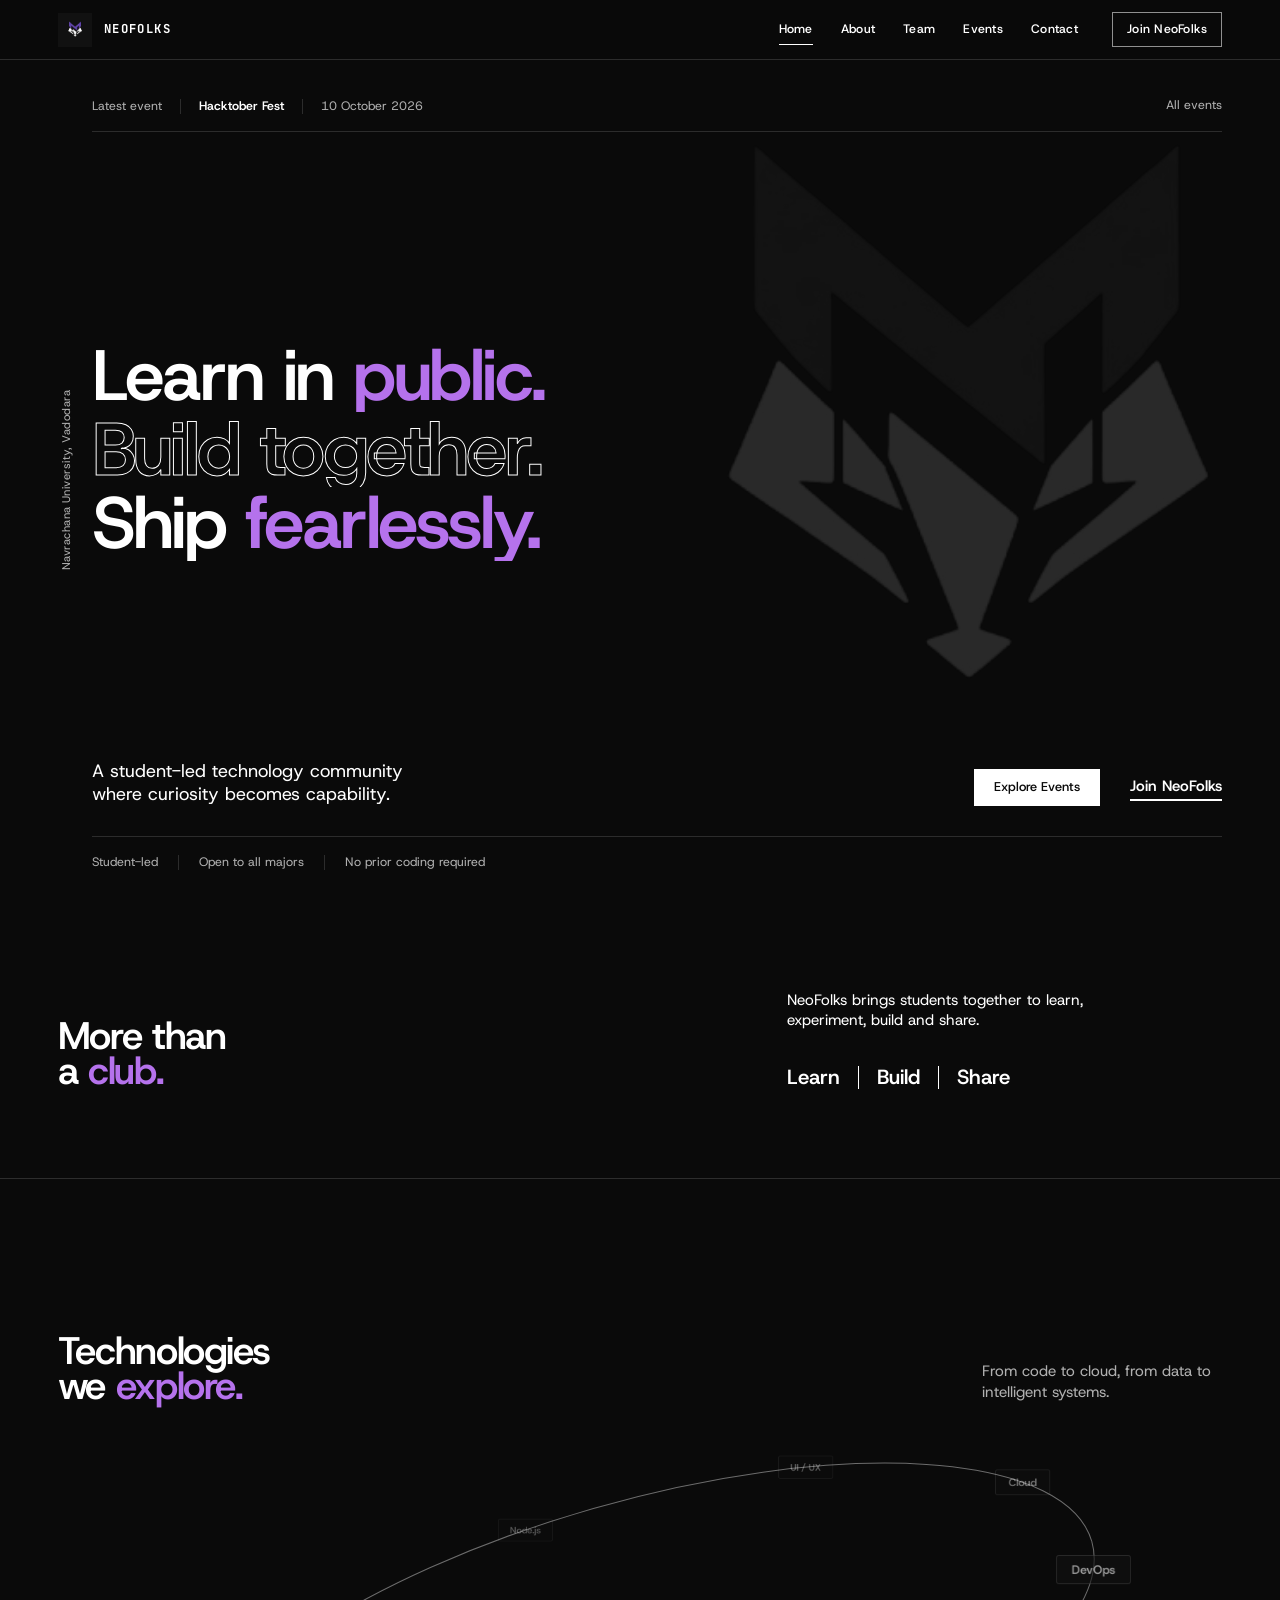
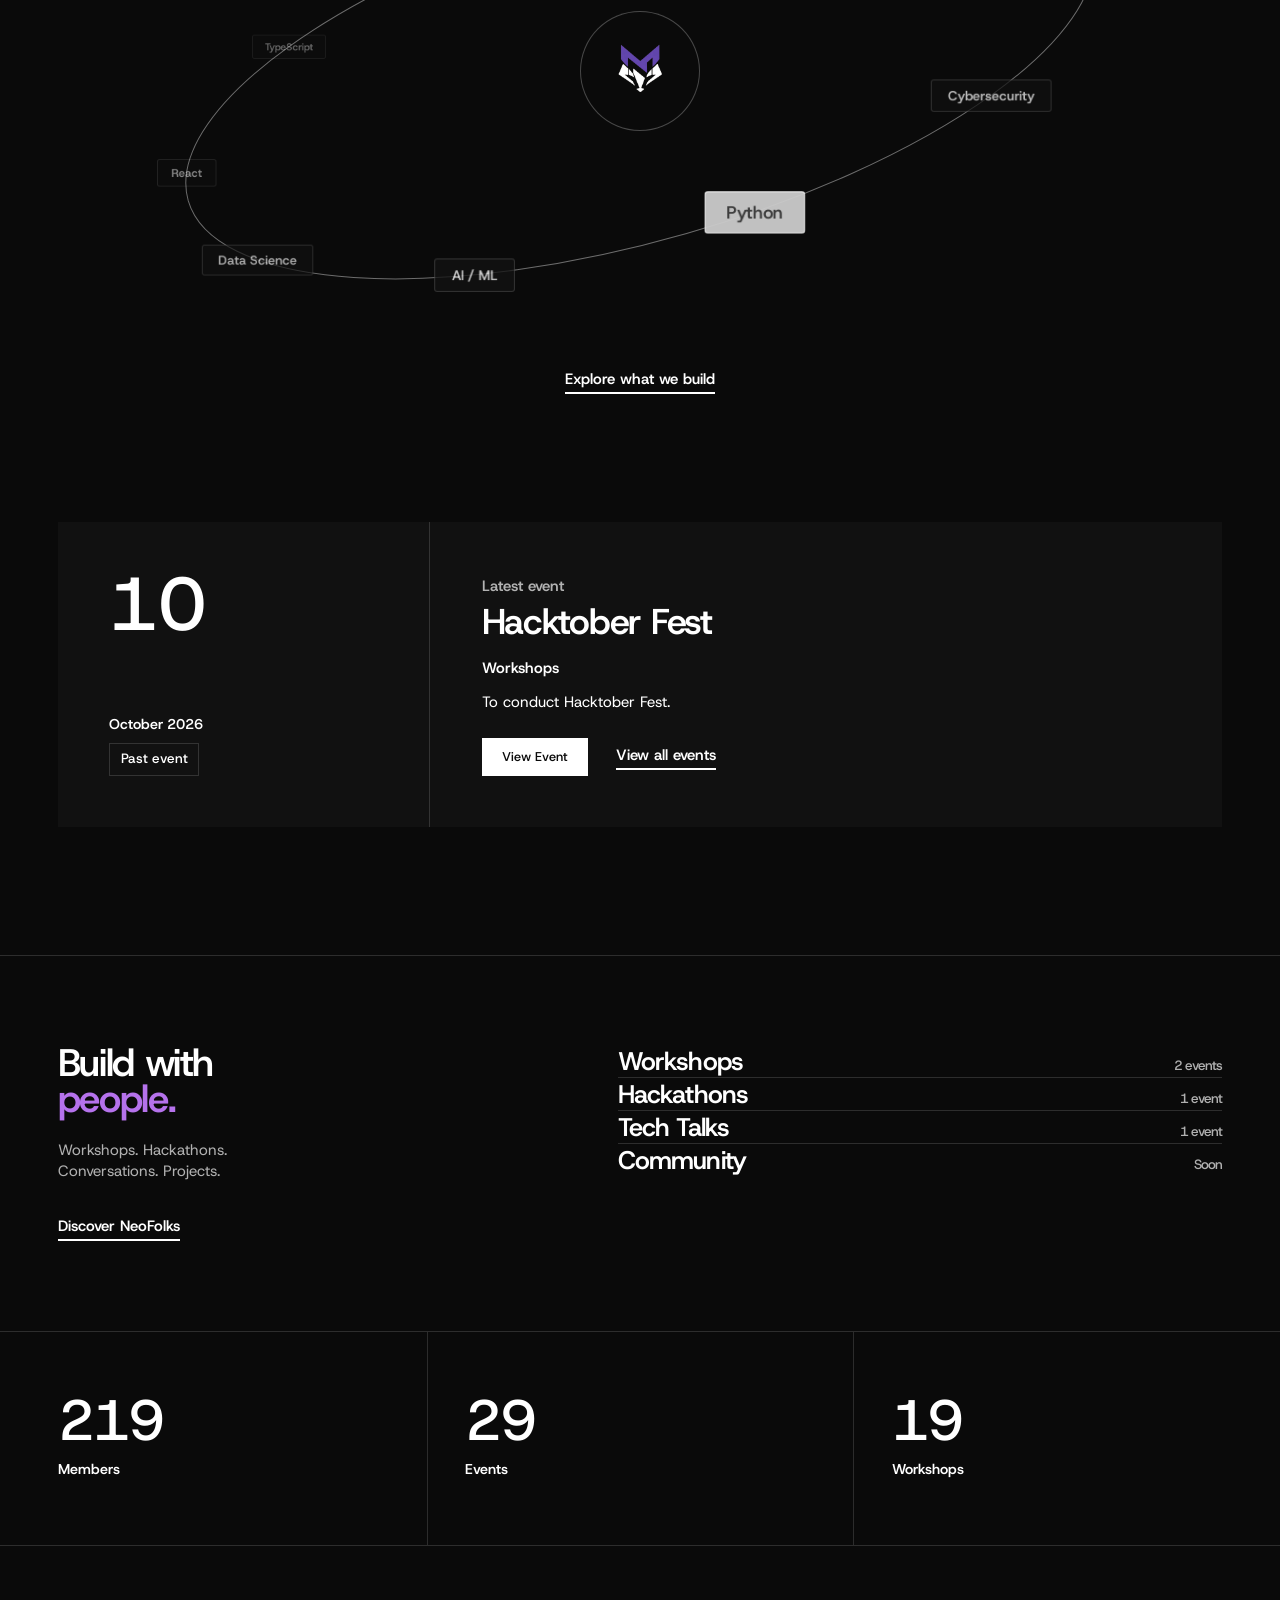
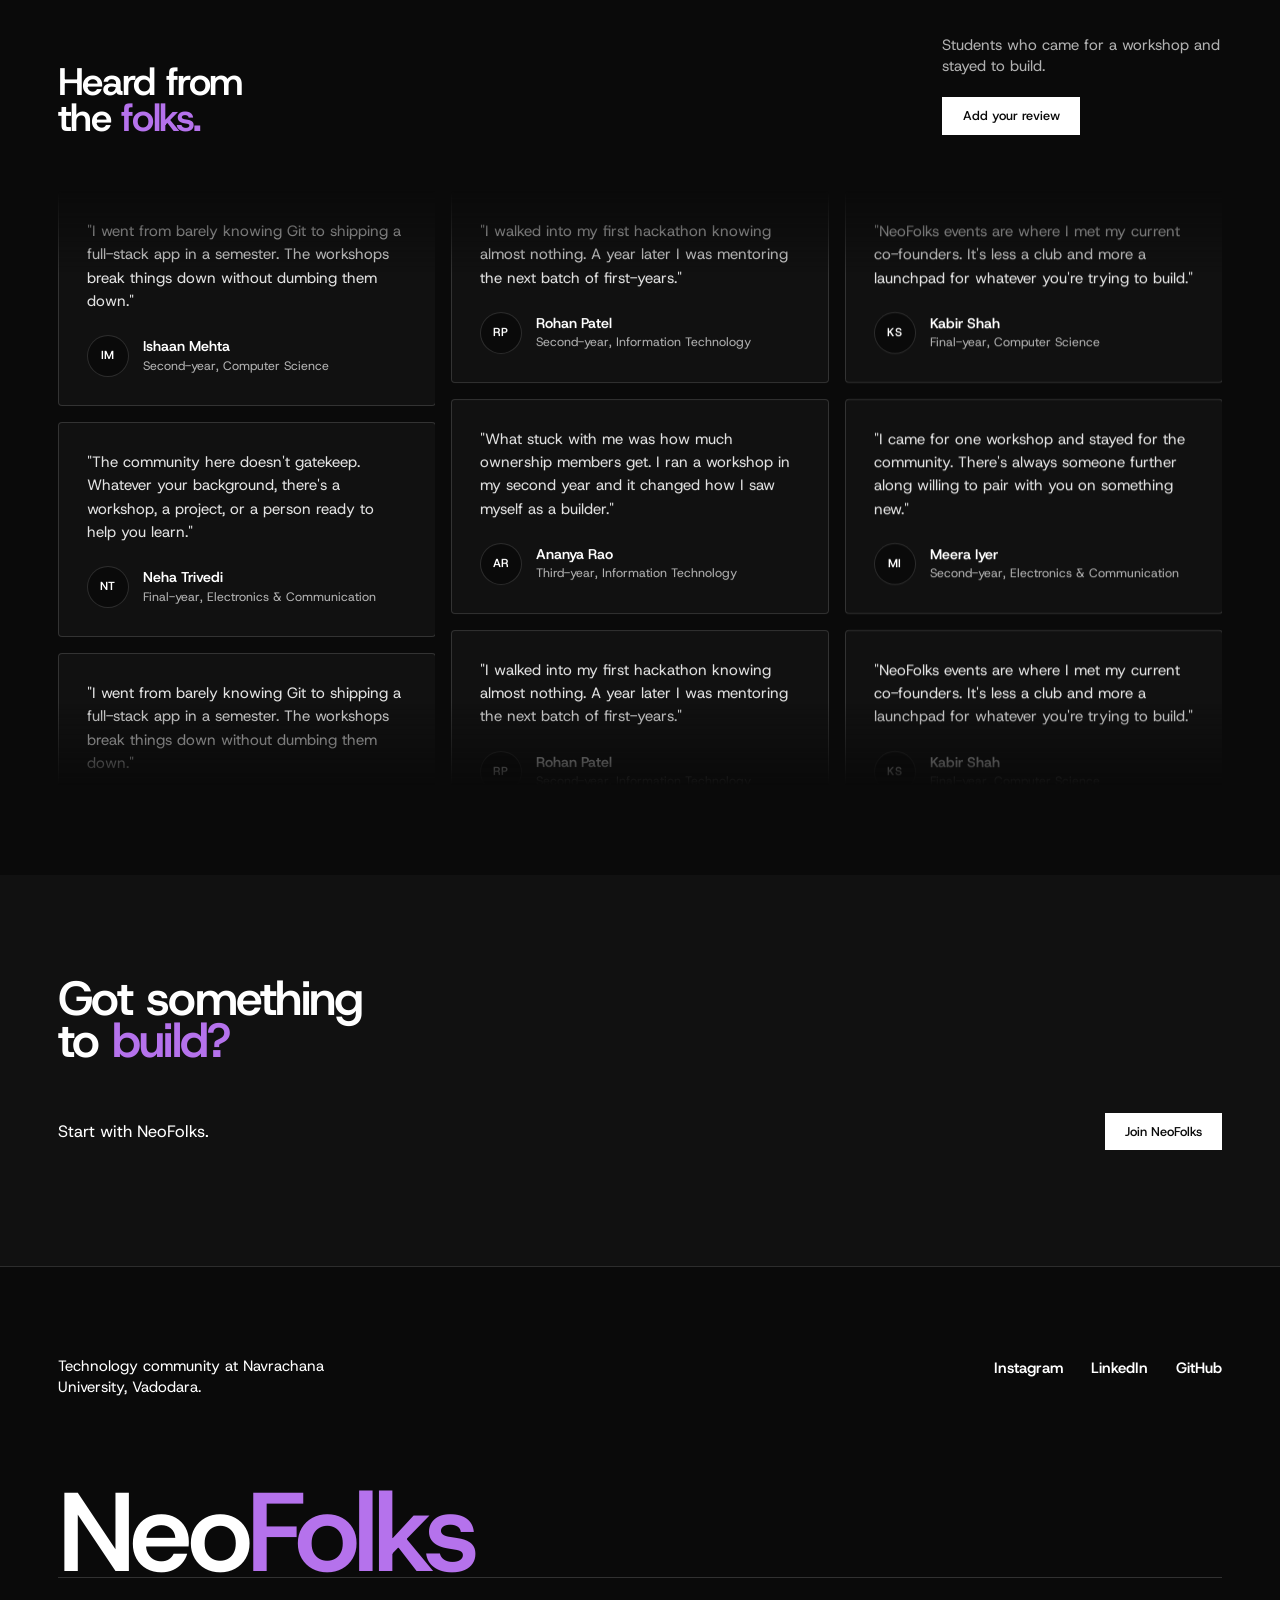
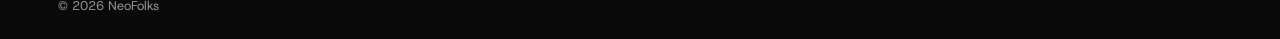
==== commit e85142f6: "abc" ====
--- a/index.html
+++ b/index.html
@@ -21,6 +21,13 @@
 <section class="hero">
   <img class="hero-logo" src="assets/logo/neofolks-logo.png" alt="" aria-hidden="true">
   <p class="hero-side">Navrachana University, Vadodara</p>
+  <a class="hero-next" id="heroNext" href="events.html" hidden>
+    <span class="hn-kicker" data-hn="kicker">Next up</span>
+    <span class="hn-title" data-hn="title"></span>
+    <span class="hn-date" data-hn="date"></span>
+    <span class="hn-count" data-hn="count"></span>
+    <span class="hn-all">All events</span>
+  </a>
   <h1 class="hero-title">
     <span class="hl" style="--i:0;--w:56%"><span data-fit>Learn in <em class="pu">public.</em></span></span>
     <span class="hl hl-outline" style="--i:1;--w:100%"><span data-fit>Build together.</span></span>
@@ -76,6 +83,31 @@
   <div class="stat"><b data-stat="21">21</b><span>Workshops</span></div>
 </section>
 
+<section class="reviews sec" id="reviews">
+  <div class="rw-head">
+    <h2 class="h-display">Heard from<br>the <em class="pu">folks.</em></h2>
+    <div class="rw-head-side">
+      <p>Students who came for a workshop and stayed to build.</p>
+      <button type="button" class="btn" id="rwToggle" aria-expanded="false" aria-controls="rwFormWrap">Add your review</button>
+    </div>
+  </div>
+  <div class="rw-form-wrap" id="rwFormWrap" hidden>
+    <form class="rw-form" id="rwForm" autocomplete="off">
+      <div class="rw-field"><label for="rwName">Your name</label><input class="rw-in" id="rwName" name="name" type="text" maxlength="40" required placeholder="Aarav Desai"></div>
+      <div class="rw-field"><label for="rwCourse">Course / branch</label><input class="rw-in" id="rwCourse" name="course" type="text" maxlength="40" required placeholder="Computer Science"></div>
+      <div class="rw-field"><label for="rwYear">Year</label>
+        <select class="rw-in" id="rwYear" name="year" required><option value="" disabled selected>Select year</option><option>First-year</option><option>Second-year</option><option>Third-year</option><option>Final-year</option><option>Alumni</option></select></div>
+      <div class="rw-field rw-wide"><label for="rwText">Your review</label><textarea class="rw-in" id="rwText" name="text" rows="3" minlength="20" maxlength="220" required placeholder="What did NeoFolks change for you?"></textarea><span class="rw-count" id="rwCount" aria-live="polite">0 / 220</span></div>
+      <div class="rw-actions rw-wide"><button type="submit" class="btn">Post review</button><button type="button" class="link" id="rwCancel">Cancel</button></div>
+    </form>
+    <div class="rw-done" id="rwDone" tabindex="-1" hidden>
+      <h3>Thanks, <span data-name></span>.</h3><p>Your review is on the wall below.</p>
+      <button type="button" class="link" id="rwAgain">Write another</button>
+    </div>
+  </div>
+  <div class="rw-wall" id="rwWall" role="region" aria-label="Member reviews"></div>
+</section>
+
 <section class="cta">
   <h2>Got something<br>to <em class="pu">build?</em></h2>
   <div class="cta-row"><p>Start with NeoFolks.</p><a class="btn" href="join.html">Join NeoFolks</a></div>
--- a/css/style.css
+++ b/css/style.css
@@ -658,3 +658,127 @@
 .nav-join { font-size: .82rem; }
 .hero-logo { filter: grayscale(1); }
 @media (max-width: 820px) { .main-nav { gap: 14px; } .main-nav a:not(.nav-join), .nav-join { font-size: .78rem; } .nav-join { padding: .4em .8em !important; } }
+
+
+/* ==========================================================================
+   V11 additions: hero strip, reviews wall, events timeline
+   Same rules as the rest of the site: black, white, hairlines; purple only on highlighted words.
+   ========================================================================== */
+
+/* ---- hero strip: fills the top of the hero with the next event ---- */
+.hero-next {
+  position: relative; display: flex; align-items: center; flex-wrap: wrap; gap: 6px 0;
+  padding: 0 0 16px; border-bottom: 1px solid var(--line); font-size: .82rem; line-height: 1.2; color: var(--muted);
+  animation: hn-in .9s var(--ease) .7s both;
+}
+.hero-next > span + span { padding-left: 18px; margin-left: 18px; border-left: 1px solid var(--line); }
+.hero-next > .hn-all { border: 0; margin-left: auto; padding-left: 0; }
+.hero-next > [hidden] { display: none; }
+.hn-title { color: var(--fg); font-weight: 600; }
+.hn-count { color: var(--fg); }
+.hn-all { background-image: linear-gradient(var(--fg), var(--fg)); background-repeat: no-repeat; background-position: 0 100%; background-size: 0 1px; padding-bottom: 2px !important; transition: background-size .35s var(--ease), color .25s; }
+.hero-next:hover .hn-all, .hero-next:focus-visible .hn-all { background-size: 100% 1px; color: var(--fg); }
+.hero-next:hover .hn-title { text-decoration: underline; text-underline-offset: 3px; }
+@keyframes hn-in { from { opacity: 0; transform: translateY(-8px); } to { opacity: 1; transform: none; } }
+@media (max-width: 560px) {
+  .hero-next > .hn-all { display: none; }
+  .hn-count { flex-basis: 100%; margin-left: 0 !important; padding-left: 0 !important; border-left: 0 !important; }
+}
+
+/* ---- reviews ---- */
+.reviews { border-top: 1px solid var(--line); overflow: hidden; }
+.rw-head { display: flex; justify-content: space-between; align-items: flex-end; gap: 32px; flex-wrap: wrap; }
+.rw-head-side { display: flex; flex-direction: column; align-items: flex-start; gap: 20px; max-width: 28ch; }
+.rw-head-side p { color: var(--muted); font-size: 1rem; line-height: 1.4; }
+
+.rw-form-wrap { margin-top: clamp(28px, 4vw, 48px); }
+.rw-form { display: grid; grid-template-columns: repeat(3, minmax(0, 1fr)); gap: 22px 28px; padding: clamp(20px, 3vw, 36px); border: 1px solid var(--line); border-radius: 4px; background: var(--ink-2); }
+.rw-field { display: flex; flex-direction: column; gap: 8px; min-width: 0; }
+.rw-wide { grid-column: 1 / -1; }
+.rw-field label { font-size: .82rem; color: var(--muted); }
+.rw-in {
+  width: 100%; padding: .55em 0; font: 500 1rem/1.4 var(--text); color: var(--fg); background: transparent;
+  border: 0; border-bottom: 1px solid rgba(255,255,255,.35); border-radius: 0; transition: border-color .25s, background .25s;
+}
+.rw-in::placeholder { color: rgba(255,255,255,.32); }
+.rw-in:hover { border-color: rgba(255,255,255,.7); }
+.rw-in:focus { outline: 0; border-color: #fff; background: rgba(255,255,255,.06); }
+select.rw-in { appearance: none; cursor: pointer; }
+select.rw-in:invalid { color: rgba(255,255,255,.32); }
+select.rw-in option { background: var(--ink-2); color: var(--bone); }
+textarea.rw-in { resize: vertical; min-height: 5.2em; }
+.rw-count { align-self: flex-end; font-size: .78rem; color: var(--muted); font-variant-numeric: tabular-nums; }
+.rw-actions { display: flex; align-items: center; gap: 28px; flex-wrap: wrap; }
+.rw-done { padding: clamp(20px, 3vw, 36px); border: 1px solid var(--line); border-radius: 4px; background: var(--ink-2); }
+.rw-done:focus { outline: 0; }
+.rw-done h3 { font: 600 clamp(1.3rem, 2.4vw, 2rem)/1 var(--display); letter-spacing: -0.03em; }
+.rw-done p { margin: 12px 0 20px; color: var(--muted); }
+
+.rw-wall {
+  display: grid; grid-template-columns: repeat(var(--cols, 3), minmax(0, 1fr)); gap: 16px;
+  height: clamp(440px, 66vh, 620px); margin-top: clamp(32px, 5vw, 56px); overflow: hidden;
+  -webkit-mask-image: linear-gradient(transparent, #000 14%, #000 86%, transparent); mask-image: linear-gradient(transparent, #000 14%, #000 86%, transparent);
+}
+.rw-col { min-width: 0; overflow: hidden; }
+.rw-track { display: flex; flex-direction: column; animation: rw-up var(--dur, 40s) linear infinite; animation-delay: calc(var(--dur, 40s) * var(--off, 0) * -1); will-change: transform; }
+.rw-col.rev .rw-track { animation-direction: reverse; }
+.rw-wall:hover .rw-track, .rw-wall:focus-within .rw-track { animation-play-state: paused; }
+.rw-set { display: flex; flex-direction: column; gap: 16px; padding-bottom: 16px; }
+@keyframes rw-up { to { transform: translateY(-50%); } }
+.rw-card { padding: clamp(20px, 2.2vw, 28px); border: 1px solid var(--line); border-radius: 4px; background: var(--ink-2); transition: border-color .3s; }
+.rw-card:hover, .rw-card.is-new { border-color: rgba(255,255,255,.5); }
+.rw-quote { font-size: 1rem; line-height: 1.55; color: rgba(255,255,255,.88); }
+.rw-by { display: flex; align-items: center; gap: 14px; margin-top: 22px; }
+.rw-av { flex: none; width: 42px; height: 42px; display: grid; place-items: center; border-radius: 50%; border: 1px solid var(--line); background: var(--ink); font: 600 .78rem/1 var(--display); letter-spacing: .05em; }
+.rw-name { font-weight: 600; font-size: .95rem; line-height: 1.2; }
+.rw-role { margin-top: 2px; font-size: .82rem; line-height: 1.3; color: var(--muted); }
+@media (max-width: 960px) { .rw-form { grid-template-columns: repeat(2, minmax(0, 1fr)); } }
+@media (max-width: 640px) { .rw-form { grid-template-columns: 1fr; } .rw-wall { height: clamp(440px, 70vh, 560px); } }
+@media (prefers-reduced-motion: reduce) {
+  .rw-wall { height: auto; -webkit-mask-image: none; mask-image: none; }
+  .rw-track { animation: none; }
+  .rw-set[aria-hidden="true"] { display: none; }
+}
+
+/* ---- events timeline ---- */
+.tl-wrap { position: relative; padding: clamp(40px, 6vw, 80px) var(--pad) clamp(56px, 9vw, 130px); }
+.tl-svg { position: absolute; inset: 0; width: 100%; height: 100%; overflow: visible; pointer-events: none; -webkit-mask-image: linear-gradient(transparent, #000 56px, #000 calc(100% - 120px), transparent); mask-image: linear-gradient(transparent, #000 56px, #000 calc(100% - 120px), transparent); }
+.tl-svg path { fill: none; stroke-linecap: round; }
+.tl-base { stroke: rgba(255,255,255,.2); stroke-width: 1; }
+.tl-prog { stroke: #fff; stroke-width: 1.5; stroke-dashoffset: 99999; }
+.tl { position: relative; z-index: 1; margin: 0; padding: 0; list-style: none; display: flex; flex-direction: column; gap: clamp(56px, 9vw, 120px); }
+.tl-item { position: relative; width: 42%; }
+.tl-item.is-r { margin-left: auto; }
+.tl-node {
+  position: absolute; top: 56px; z-index: 2; width: 14px; height: 14px; border-radius: 50%;
+  background: var(--ink); border: 1px solid rgba(255,255,255,.55); transition: background .4s, border-color .4s, box-shadow .5s;
+}
+.tl-item.is-l .tl-node { right: -50px; }
+.tl-item.is-r .tl-node { left: -50px; }
+.tl-item::before { content: ""; position: absolute; top: 63px; width: 43px; height: 1px; background: rgba(255,255,255,.28); }
+.tl-item.is-l::before { right: -43px; }
+.tl-item.is-r::before { left: -43px; }
+.tl-item.is-active .tl-node { background: #fff; border-color: #fff; box-shadow: 0 0 0 6px rgba(255,255,255,.1), 0 0 26px 2px rgba(255,255,255,.35); }
+.tl-card { padding: clamp(20px, 2.4vw, 32px); border: 1px solid var(--line); border-radius: 4px; background: var(--ink-2); cursor: default; transition: filter .6s var(--ease), opacity .6s var(--ease), border-color .4s; }
+.tl-wrap.is-live .tl-item:not(.is-active) .tl-card { filter: blur(3px); opacity: .42; cursor: pointer; }
+.tl-wrap.is-live .tl-item:not(.is-active) .tl-card:hover, .tl-wrap.is-live .tl-item:not(.is-active) .tl-card:focus-within { filter: blur(1px); opacity: .7; }
+.tl-item.is-active .tl-card { border-color: rgba(255,255,255,.3); }
+.tl-top { display: flex; justify-content: space-between; align-items: center; gap: 16px; }
+.tl-pill { display: inline-flex; align-items: center; gap: 8px; padding: .35em .95em; border: 1px solid var(--line); border-radius: 999px; font-size: .8rem; font-weight: 500; color: var(--muted); }
+.tl-pill.is-up { color: var(--fg); border-color: rgba(255,255,255,.55); }
+.tl-pill.is-up::before { content: ""; width: 6px; height: 6px; border-radius: 50%; background: #fff; }
+.tl-cat { font-size: .82rem; color: var(--muted); }
+.tl-card h3 { margin-top: 20px; font: 600 clamp(1.2rem, 1.9vw, 1.6rem)/1.1 var(--display); letter-spacing: -0.03em; }
+.tl-date { margin-top: 6px; color: var(--muted); }
+.tl-detail { margin-top: 18px; max-width: 36ch; }
+.tl-foot { display: flex; align-items: center; justify-content: space-between; gap: 16px; flex-wrap: wrap; margin-top: 24px; }
+.tl-count { font-size: .88rem; color: var(--muted); }
+@media (max-width: 820px) {
+  .tl-wrap { padding-left: calc(var(--pad) + 8px); }
+  .tl-item, .tl-item.is-r { width: auto; margin-left: 34px; }
+  .tl-item.is-l .tl-node, .tl-item.is-r .tl-node { left: -41px; right: auto; }
+  .tl-item.is-l::before, .tl-item.is-r::before { left: -34px; right: auto; width: 34px; }
+}
+@media (prefers-reduced-motion: reduce) {
+  .tl-wrap.is-live .tl-item:not(.is-active) .tl-card { filter: none; opacity: 1; }
+}
